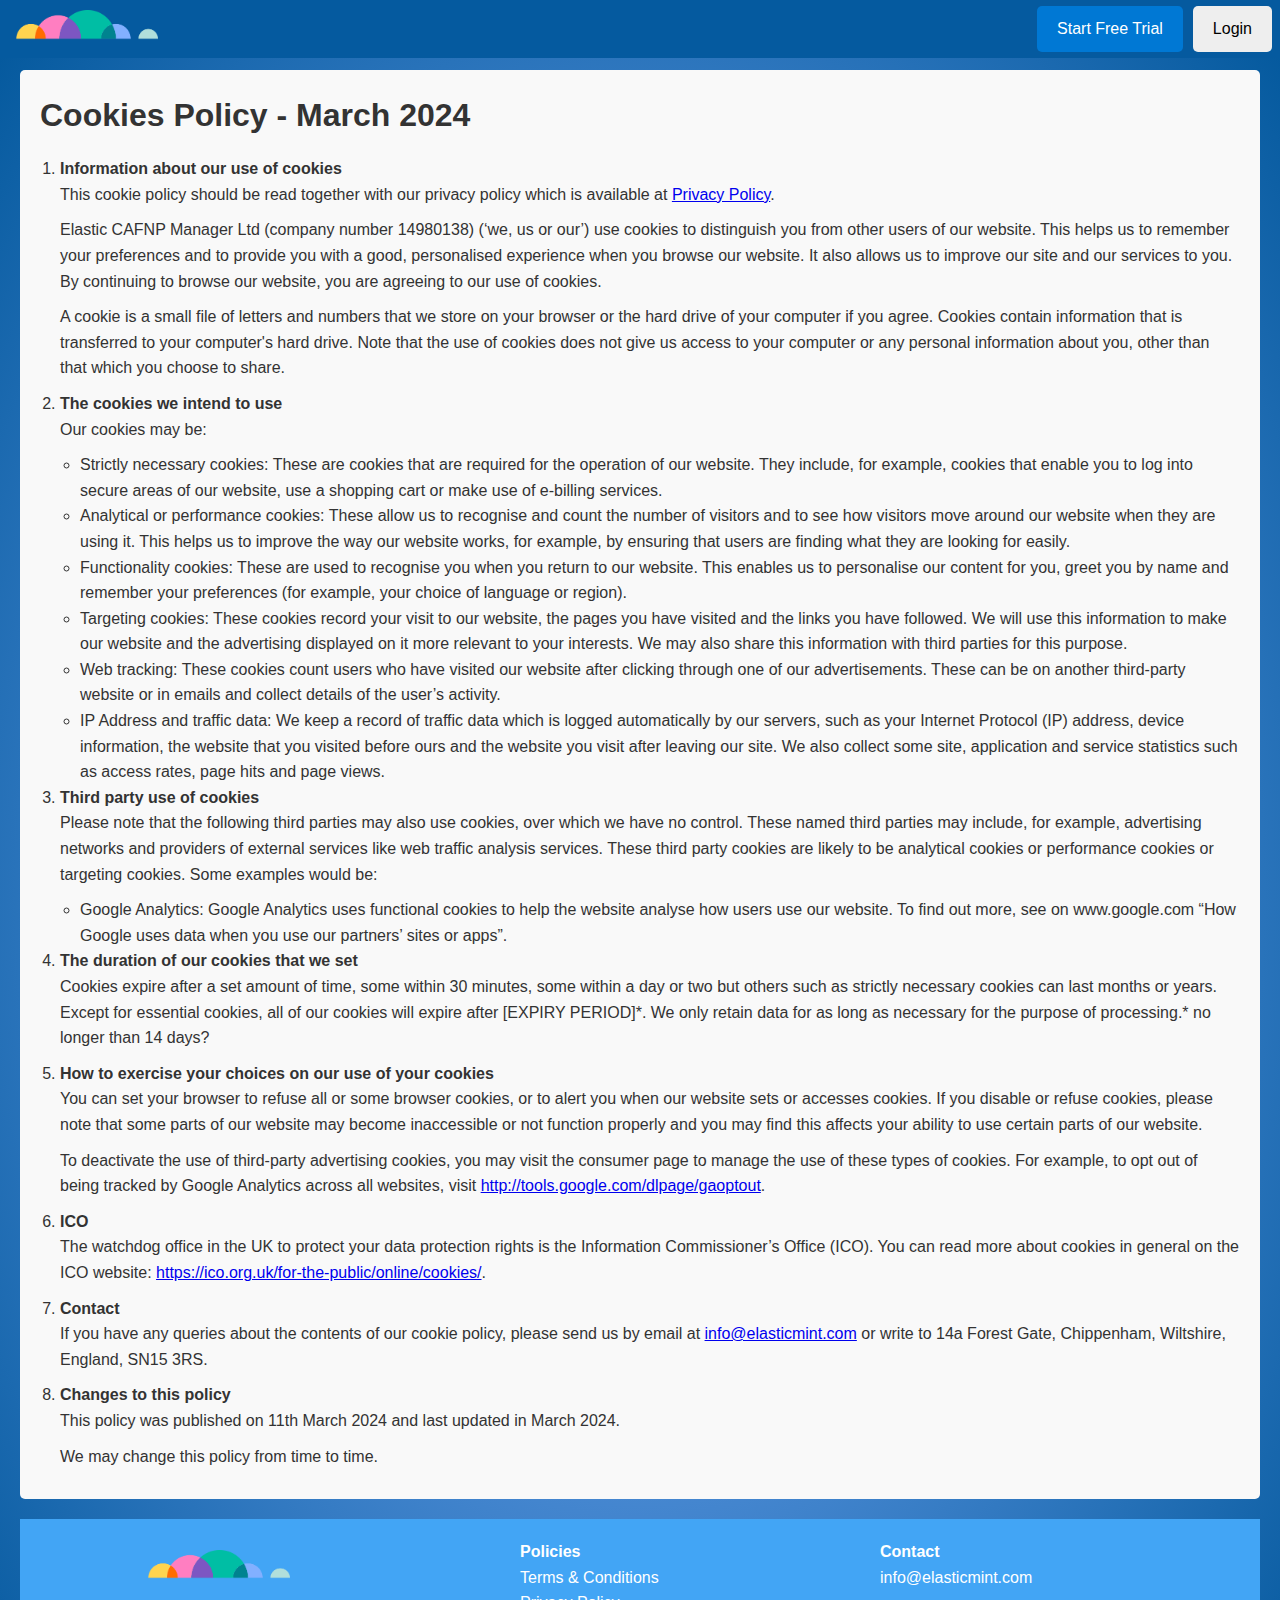
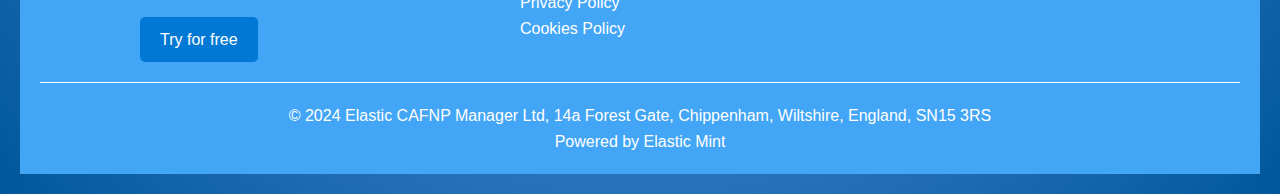
==== cookies.html @ 1a18f94e "transfer from em" ====
<!DOCTYPE html>
<html lang="en">

<head>
    <meta charset="UTF-8">
    <meta name="viewport" content="width=device-width, initial-scale=1.0">
    <title>Charity Manager</title>
    <link rel="icon" type="image/ico" href="favicon.ico">
    <link rel="stylesheet" href="style.css">
</head>

<body class="bg-radiant-blue">
    <div class="nav-menu-container">
        <div class="nav-menu">
            <a href="./index.html">
                <img src="images/logo-w.png" class="nav-menu-logo" />
            </a>
            <div class="nav-spacer"></div>
            <a href="https://app.charitymanager.co.uk/account/register" class="get-started">Start Free Trial</a>
            <a href="https://app.charitymanager.co.uk/user/login" class="login">Login</a>
        </div>
    </div>

    <section class="policy">
        <h2>Cookies Policy - March 2024</h2>
        <ol>
            <li>
                <strong>Information about our use of cookies</strong>
                <p>
                    This cookie policy should be read together with our privacy policy which is available at <a
                        href="./privacy.html">Privacy Policy</a>.
                </p>
                <p>
                    Elastic CAFNP Manager Ltd (company number 14980138) (‘we, us or our’) use cookies to distinguish you
                    from other users of our website. This helps us to remember your preferences and to provide you with
                    a good, personalised experience when you browse our website. It also allows us to improve our site
                    and our services to you. By continuing to browse our website, you are agreeing to our use of
                    cookies.
                </p>
                <p>
                    A cookie is a small file of letters and numbers that we store on your browser or the hard drive of
                    your computer if you agree. Cookies contain information that is transferred to your computer's hard
                    drive. Note that the use of cookies does not give us access to your computer or any personal
                    information about you, other than that which you choose to share.
                </p>
            </li>
            <li>
                <strong>The cookies we intend to use</strong>
                <p>
                    Our cookies may be:
                </p>
                <ul>
                    <li>Strictly necessary cookies: These are cookies that are required for the operation of our
                        website. They include, for example, cookies that enable you to log into secure areas of our
                        website, use a shopping cart or make use of e-billing services. </li>
                    <li>Analytical or performance cookies: These allow us to recognise and count the number of visitors
                        and to see how visitors move around our website when they are using it. This helps us to improve
                        the way our website works, for example, by ensuring that users are finding what they are looking
                        for easily.</li>
                    <li>Functionality cookies: These are used to recognise you when you return to our website. This
                        enables us to personalise our content for you, greet you by name and remember your preferences
                        (for example, your choice of language or region).</li>
                    <li>Targeting cookies: These cookies record your visit to our website, the pages you have visited
                        and the links you have followed. We will use this information to make our website and the
                        advertising displayed on it more relevant to your interests. We may also share this information
                        with third parties for this purpose.</li>
                    <li>Web tracking: These cookies count users who have visited our website after clicking through one
                        of our advertisements. These can be on another third-party website or in emails and collect
                        details of the user’s activity.</li>
                    <li>IP Address and traffic data: We keep a record of traffic data which is logged automatically by
                        our servers, such as your Internet Protocol (IP) address, device information, the website that
                        you visited before ours and the website you visit after leaving our site. We also collect some
                        site, application and service statistics such as access rates, page hits and page views.</li>
                </ul>
            </li>
            <li>
                <strong>Third party use of cookies</strong>
                <p>
                    Please note that the following third parties may also use cookies, over which we have no control.
                    These named third parties may include, for example, advertising networks and providers of external
                    services like web traffic analysis services. These third party cookies are likely to be analytical
                    cookies or performance cookies or targeting cookies. Some examples would be:
                </p>
                <ul>
                    <li>Google Analytics: Google Analytics uses functional cookies to help the website analyse how users
                        use our website. To find out more, see on www.google.com “How Google uses data when you use our
                        partners’ sites or apps”.</li>
                </ul>
            </li>
            <li>
                <strong>The duration of our cookies that we set</strong>
                <p>
                    Cookies expire after a set amount of time, some within 30 minutes, some within a day or two but
                    others such as strictly necessary cookies can last months or years. Except for essential cookies,
                    all of our cookies will expire after [EXPIRY PERIOD]*. We only retain data for as long as necessary
                    for the purpose of processing.* no longer than 14 days?
                </p>
            </li>
            <li>
                <strong>How to exercise your choices on our use of your cookies</strong>
                <p>
                    You can set your browser to refuse all or some browser cookies, or to alert you when our website
                    sets or
                    accesses cookies. If you disable or refuse cookies, please note that some parts of our website may
                    become
                    inaccessible or not function properly and you may find this affects your ability to use certain
                    parts of our
                    website.
                </p>
                <p>
                    To deactivate the use of third-party advertising cookies, you may visit the consumer page to manage
                    the use
                    of these types of cookies. For example, to opt out of being tracked by Google Analytics across all
                    websites,
                    visit <a href="http://tools.google.com/dlpage/gaoptout">http://tools.google.com/dlpage/gaoptout</a>.
                </p>
            </li>
            <li>
                <strong>ICO</strong>
                <p>
                    The watchdog office in the UK to protect your data protection rights is the Information
                    Commissioner’s
                    Office (ICO). You can read more about cookies in general on the ICO website:
                    <a
                        href="https://ico.org.uk/for-the-public/online/cookies/">https://ico.org.uk/for-the-public/online/cookies/</a>.
                </p>
            </li>
            <li>
                <strong>Contact</strong>
                <p>
                    If you have any queries about the contents of our cookie policy, please send us by email at
                    <a href="mailto:info@elasticmint.com">info@elasticmint.com</a> or write to 14a Forest Gate,
                    Chippenham, Wiltshire, England, SN15 3RS.
                </p>
            </li>
            <li>
                <strong>Changes to this policy</strong>
                <p>
                    This policy was published on 11th March 2024 and last updated in March 2024.
                </p>
                <p>
                    We may change this policy from time to time.
                </p>
            </li>
        </ol>

    </section>

    <footer>
        <div class="footer-menu">
            <div class="footer-menu-logo">
                <div>
                <img src="images/logo-w.png" class="nav-menu-logo" />
            </div>
            <div>
                <a href="https://www.charitymanager.co.uk/account/register" class="get-started mt-20">Try for free</a>
            </div>
            </div>
            <div class="footer-menu-section">
                <div class="footer-menu-list">
                    <div><strong>Policies</strong></div>
                    <div><a href="./terms.html">Terms & Conditions</a></div>
                    <div><a href="./privacy.html">Privacy Policy</a></div>
                    <div><a href="./cookies.html">Cookies Policy</a></div>
                </div>
                <div class="footer-menu-list">
                    <div><strong>Contact</strong></div>
                    <div><a href="mailto:info@elasticmint.com">info@elasticmint.com</a></div>
                </div>
            </div>
        </div>
        <div class="footer-em">
            <p>&copy; 2024 Elastic CAFNP Manager Ltd, 14a Forest Gate, Chippenham, Wiltshire, England, SN15 3RS</p>
            <p>Powered by <a href="https://www.elasticmint.com">Elastic Mint</a></p>
        </div>
    </footer>
</body>

</html>
---- style.css ----
* {
  margin: 0;
  padding: 0;
  box-sizing: border-box;
  font-family: "Segoe UI", Tahoma, Geneva, Verdana, sans-serif;
}

:root {
  --main-bg-color: #f4f4f4;
  --section-bg-color: #f9f9f9;
  --text-color: #333;
  --primary-color: #0078d4;
  --primary-color-hover: #0056a3;
  --font-stack: "Segoe UI", Tahoma, Geneva, Verdana, sans-serif;
  --font-size-large: 2.5em;
  --font-size-medium: 1.5em;
  --font-size-small: 1em;
  --base-200: #eeeeee;
  --base-200-hover: #bdbdbd;
}

body {
  line-height: 1.6;
  color: var(--text-color);
  padding: 20px;
  background-color: var(--main-bg-color);
}

header {
  display: flex;
  flex-direction: column;
  color: var(--text-color);
  text-align: center;
  align-items: center;
  justify-content: space-between;
  padding: 30px 10px 15px;
  padding-top: 50px;
}

section {
  margin: 20px 0;
  padding: 20px;
  background-color: var(--section-bg-color);
  text-align: center;
  border-radius: 5px;
}

.logo {
  display: flex;
  flex-direction: column;
  width: 100%;
  padding-top: 12%;
  background-image: url("./images/cm-logo-large.png");
  background-position: bottom;
  background-size: 60%;
  background-repeat: no-repeat;
}

h1 {
  margin: 0 0 15px;
  font-size: 3em;
}

h2 {
  margin: 0 0 15px;
  font-size: 2em;
}

h3 {
  font-size: 1.5em;
  color: #0b2e4b;
}

a.get-started {
  display: inline-block;
  padding: 10px 20px;
  background-color: var(--primary-color);
  color: white;
  text-decoration: none;
  border-radius: 5px;
  transition: background-color 0.3s;
  font-weight: 500;
}

a.get-started:hover {
  background-color: var(--primary-color-hover);
  text-decoration: none;
}

a.login {
  display: inline-block;
  padding: 10px 20px;
  background-color: var(--base-200);
  color: black;
  text-decoration: none;
  border-radius: 5px;
  transition: background-color 0.3s;
  font-weight: 500;
  margin-left: 10px;
}

a.login:hover {
  background-color: var(--base-200-hover);
  text-decoration: none;
}

.plan {
  background: #e3f2fd;
  border: 1px solid #90caf9;
  padding: 20px;
  margin-bottom: 20px;
}

footer {
  background: #42a5f5;
  color: #fff;
  text-align: center;
  padding: 20px;
  bottom: 0;
  width: 100%;
}

footer a {
  color: #fff;
  text-decoration: none;
}

footer a:hover {
  color: #fff;
  text-decoration: underline;
}

#features h2 {
  margin-bottom: 1em;
}

.feature-list {
  gap: 20px;
  justify-items: center;
  align-items: start;
}

.feature-list article {
  display: flex;
  align-items: center;
  width: 100%;
  max-width: 400px;
  background-color: #fff;
  border: 1px solid #ddd;
  border-radius: 5px;
  padding: 20px;
  box-shadow: 0 2px 4px rgba(0, 0, 0, 0.1);
  transition: transform 0.3s ease-in-out;
}

.feature-list article:hover {
  transform: translateY(-1px);
  box-shadow: 0 4px 8px rgba(0, 0, 0, 0.2);
}

.feature-list article div {
  display: flex;
  flex-direction: column;
}

.feature-list article div h3 {
  text-align: left;
  margin-left: 0.5em;
}

.feature-list .feature-icon {
  width: 50px;
  height: 50px;
  color: var(--primary-color);
  margin-bottom: 0.5em;
  flex-shrink: 0;
}

.feature-list p {
  font-size: 1em;
  color: #666;
  line-height: 1.3;
  margin-left: 1em;
  text-wrap: balance;
  text-align: left;
}

.feature-list,
.pricing-plans,
.faq {
  display: flex;
  justify-content: space-around;
  flex-wrap: wrap;
}

.feature-list .feature,
.pricing-plans .plan,
.faq .question {
  flex-basis: calc(33% - 20px);
  margin: 10px;
  padding: 20px;
  box-shadow: 0 0 10px rgba(0, 0, 0, 0.1);
}

.plan {
  background: #fff;
  border-radius: 8px;
  box-shadow: 0 4px 6px rgba(0, 0, 0, 0.1);
  padding: 20px;
  width: calc(33.333% - 30px);
  display: flex;
  flex-basis: 45%;
  flex-direction: column;
  align-items: center;
  justify-content: space-between;
  transition: box-shadow 0.3s ease, transform 0.3s ease;
  box-shadow: 0 4px 8px rgba(0, 0, 0, 0.1);
}

.plan:hover {
  transform: scale(1.01);
  box-shadow: 0 10px 20px rgba(0, 0, 0, 0.1);
}

.plan-features {
  list-style: none;
  padding: 0;
  margin: 20px 0;
  width: 100%;
}

.plan-features ul li ul li {
  border-bottom: 1px solid #ececec;
  padding: 10px 0;
  margin-bottom: 10px;
}

.plan-feature-second-list-item {
  margin-top: 20px;
}


.lift {
  transition: box-shadow 0.3s ease, transform 0.3s ease;
  box-shadow: 0 4px 8px rgba(0, 0, 0, 0.1);
}

.lift:hover {
  transform: scale(1.01);
  box-shadow: 0 10px 20px rgba(0, 0, 0, 0.1);
}

#pricing h2 {
  align-items: center;
}

.pricing-plans {
  display: flex;
  justify-content: center;
  align-items: flex-start;
  flex-wrap: wrap;
  gap: 30px;
  margin-top: 20px;
}

.pricing-plans .plan ul li {
  text-align: left;
  list-style: none;
}

.pricing-plans .plan ul li ul {
  padding-left: 20px;
}

#faq {
  display: flex;
  flex-direction: column;
  align-items: center;
  margin-top: 20px;
}

#faq dl {
  margin: 0;
}

#faq dt {
  font-weight: bold;
  font-size: 1.1em;
  margin-top: 20px;
  text-align: left;
  text-decoration: underline;
}

#faq dd {
  margin-left: 20px;
  font-size: 1em;
  text-align: left;
  margin-bottom: 10px;
  max-width: 700px;
  text-wrap: wrap;
  line-height: 24px;
  letter-spacing: 0em;
}

.ready {
  width: 100%;
}

.bg-radiant-blue {
  background: radial-gradient(#82b1ff, #01579b);
  background-size: cover;
}

.text-white {
  color: white;
}

.nav-menu-container {
  position: fixed;
  top: 0;
  right: 0;
  left: 0;
  width: 100%;
  display: flex;
  flex-direction: column;
  flex-shrink: 0;
  background-color: #055a9f;
  z-index: 9999;
}

.nav-menu {
  padding-left: 0.5rem;
  padding-right: 0.5rem;
  display: flex;
  position: relative;
  align-items: center;
}

.nav-menu-logo {
  width: 150px;
  object-fit: scale-down;
  object-position: left;
  height: 50px;
  padding-left: 0.5rem;
}

.nav-spacer {
  flex-grow: 1 !important;
}

.mt-20 {
  margin-top: 20px;
}

.policy {
  margin-top: 50px;
  text-align: left;
}

.policy>ol {
  padding-left: 20px;
}

.policy>ol ul {
  padding-left: 20px
}

.footer-menu {
  display: flex;
  flex-wrap: wrap;
  border-bottom: 1px solid white;
  padding-bottom: 20px;
}

.footer-menu-logo {
  float: left;
  width: 40%;
  text-align: left;
  padding-left: 100px;
}

.footer-menu-section {
  float: left;
  width: 60%;
  text-align: left;
}

.footer-menu-list {
  float: left;
  width: 50%;
}

.footer-em {
  padding-top: 20px;
}

.policy p {
  padding-bottom: 10px;
}

table.personal-data, table.terms-appendix-table {
  display: table;
  border: 1px solid black;
  border-collapse: collapse;
}

table.personal-data td, table.terms-appendix-table td {
  border: 1px solid black;
  padding: 5px;
  vertical-align: top;
}

table.personal-data th, table.terms-appendix-table th {
  border: 1px solid black;
  font-weight: bold;
  padding: 5px;
}

table.personal-data ol {
  list-style-type: lower-alpha;
  margin-left: 16px;
}

#benefits {
  text-align: left;
}

#benefits div {
  text-align: center;
}

#benefits dl {
  margin: 0;
}

#benefits dt {
  font-weight: bold;
  font-size: 15px;
  text-align: left;
}

#benefits dd {
  margin-left: 20px;
  font-size: 1em;
  text-align: left;
  margin-bottom: 10px;
  line-height: 24px;
  ;
  text-wrap: wrap;
}

.feature-section, .about-section {
  margin: 20px;
  border-bottom: 0.5px solid rgb(146, 146, 146);
  padding-bottom: 10px;
}

.feature-header {
  text-align: left;
  padding-bottom: 5px;
}

.feature-text, .about-text {
  text-align: left;
  line-height: 24px;
  letter-spacing: 0em;
}

.about-text-name {
  text-align: right;
}


@media (max-width: 1800px) {
  .feature-list article {
    margin: 0 100px;
  }
}

@media (max-width: 1576px) {
  .feature-list article {
    margin: 0 40px;
  }
}

@media (max-width: 1440px) {
  .feature-list article {
    margin: 0 20px;
  }
}

@media (max-width: 1024px) {
  .plan {
    width: calc(50% - 30px);
  }

  .feature-list article {
    margin: 0;
  }
}

@media (max-width: 600px) {

  .feature-list .feature,
  .pricing-plans .plan,
  .faq .question {
    flex-basis: 100%;
  }

  .footer-menu-logo {
    width: 100%;
  }

  .nav-menu {
    display: inline;
  }

  header {
    padding-top: 100px;
  }
}

@media (max-width: 768px) {
  .feature-list {
    grid-template-columns: 1fr;
  }

  .pricing-plans {
    flex-direction: column;
    align-items: center;
  }

  .plan {
    width: 80%;
    margin-bottom: 20px;
  }

  #faq {
    padding: 10px;
  }

  #faq dt {
    margin-top: 15px;
  }

  #faq dd {
    margin-left: 10px;
  }
}

ol {
  counter-reset: item;
}

ol > li {
  counter-increment: item;
}

ol ol > li {
  display: block;
  margin-left:30px;
}

ol ol > li:before {
  content: counters(item, ".") ". ";
  margin-left: -30px;
}

ul.no-marker-list {
  list-style-type: none;
}
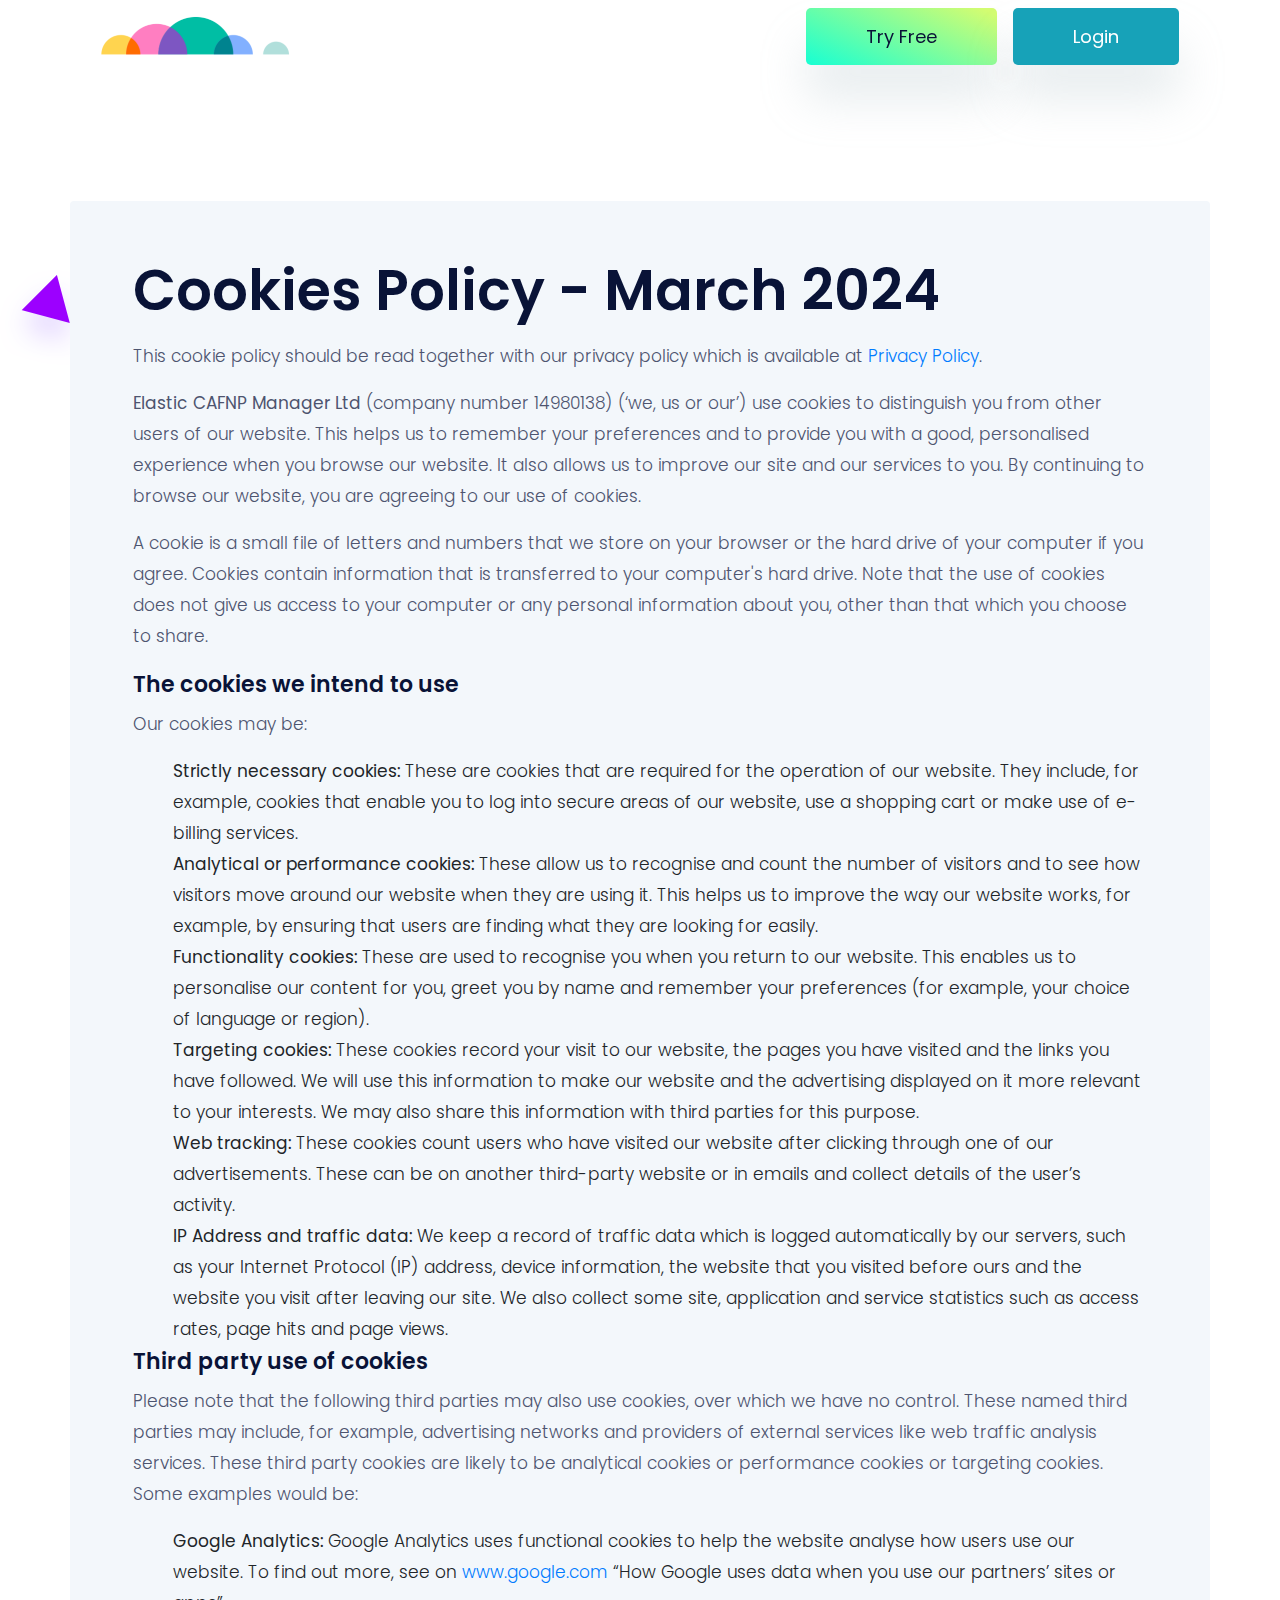
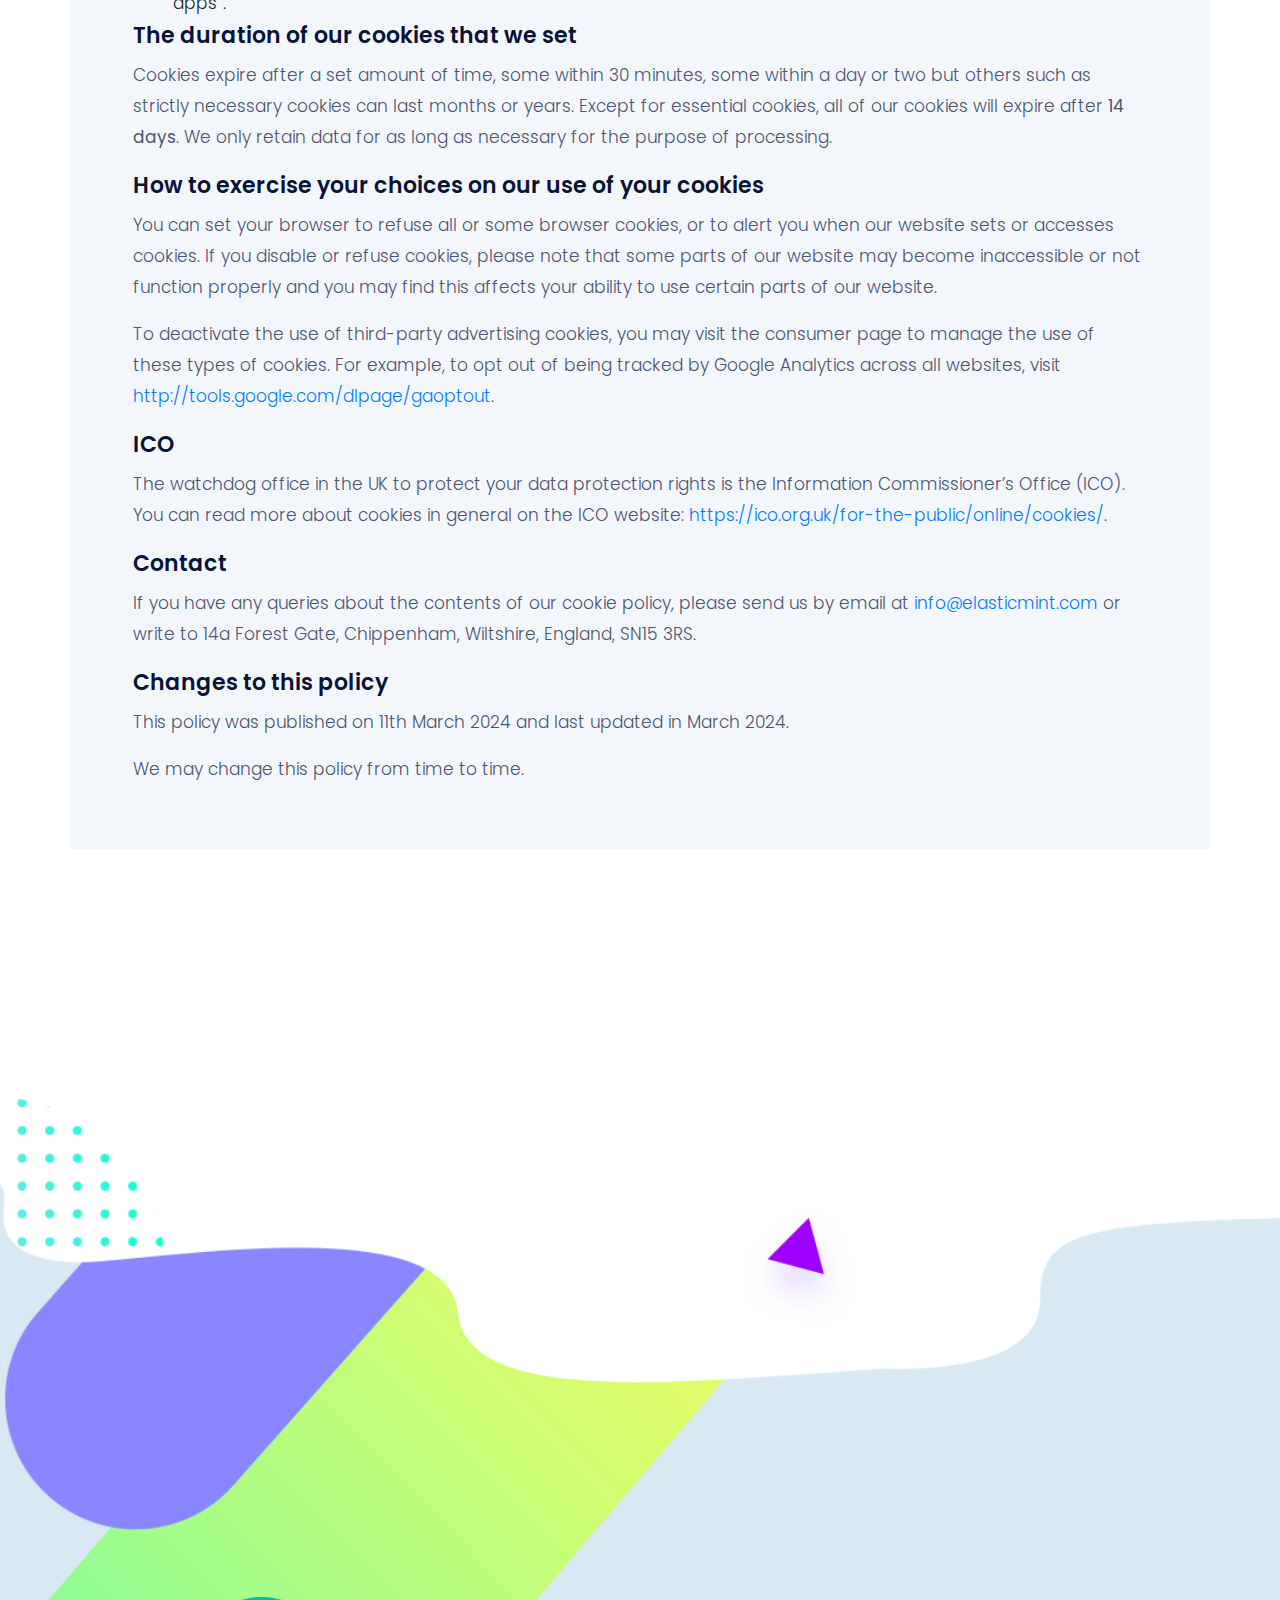
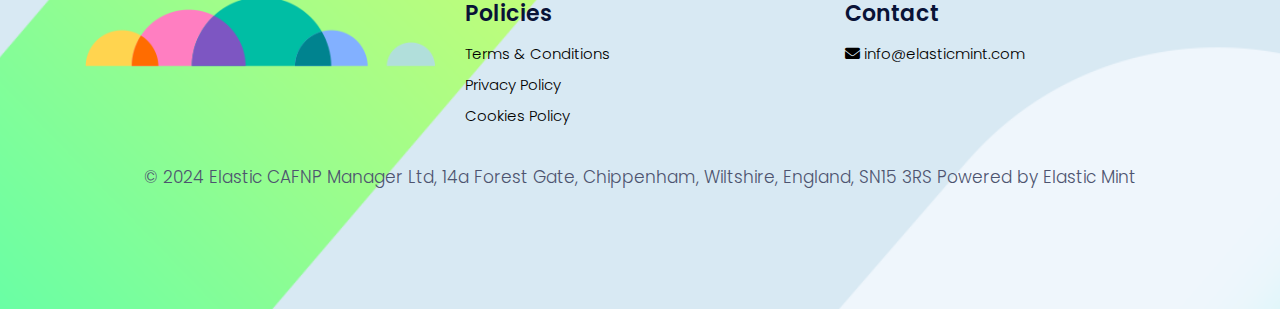
==== commit c75782df: "Updated styling" ====
--- a/cookies.html
+++ b/cookies.html
@@ -1,179 +1,280 @@
 <!DOCTYPE html>
-<html lang="en">
+<html lang="zxx">
 
 <head>
-    <meta charset="UTF-8">
-    <meta name="viewport" content="width=device-width, initial-scale=1.0">
-    <title>Charity Manager</title>
+  <meta charset="utf-8">
+  <title>Charity Manager CRM</title>
+
+  <head>
+    <link rel="stylesheet" href="https://cdnjs.cloudflare.com/ajax/libs/font-awesome/6.0.0-beta3/css/all.min.css">
     <link rel="icon" type="image/ico" href="favicon.ico">
-    <link rel="stylesheet" href="style.css">
+  </head>
+
+  <!-- mobile responsive meta -->
+  <meta name="viewport" content="width=device-width, initial-scale=1">
+  <meta name="viewport" content="width=device-width, initial-scale=1, maximum-scale=1">
+
+  <!-- ** Plugins Needed for the Project ** -->
+  <!-- Bootstrap -->
+  <link rel="stylesheet" href="plugins/bootstrap/bootstrap.min.css">
+  <!-- themefy-icon -->
+  <link rel="stylesheet" href="plugins/themify-icons/themify-icons.css">
+  <!-- slick slider -->
+  <link rel="stylesheet" href="plugins/slick/slick.css">
+  <!-- venobox popup -->
+  <link rel="stylesheet" href="plugins/Venobox/venobox.css">
+  <!-- aos -->
+  <link rel="stylesheet" href="plugins/aos/aos.css">
+
+  <!-- Main Stylesheet -->
+  <link href="css/style.css" rel="stylesheet">
+
+  <!--Favicon-->
+  <link rel="shortcut icon" href="images/favicon.ico" type="image/x-icon">
+  <link rel="icon" href="images/favicon.ico" type="image/x-icon">
+  <style>
+    .pricing-table ul {
+      list-style-type: none;
+      padding: 0;
+
+    }
+
+    .pricing-table ul li {
+      position: relative;
+      padding-left: 25px;
+      float: left;
+      margin-bottom: 10px;
+    }
+
+    .pricing-table ul li:before {
+      content: "\f058";
+      /* FontAwesome check-circle icon */
+      font-family: "Font Awesome 5 Free";
+      font-weight: 900;
+      position: absolute;
+      left: 0;
+      color: green;
+    }
+
+    .faq-container {
+      max-width: 800px;
+      margin: 0 auto;
+      padding: 20px;
+    }
+
+    .faq-question {
+      background: #f7f7f7;
+      padding: 15px;
+      cursor: pointer;
+      border: 1px solid #ddd;
+      margin-bottom: 5px;
+      display: flex;
+      justify-content: space-between;
+      align-items: center;
+    }
+
+    .faq-answer {
+      display: none;
+      padding: 15px;
+      border: 1px solid #ddd;
+      border-top: none;
+    }
+
+    .faq-question.active .fas {
+      transform: rotate(180deg);
+    }
+  </style>
 </head>
 
-<body class="bg-radiant-blue">
-    <div class="nav-menu-container">
-        <div class="nav-menu">
-            <a href="./index.html">
-                <img src="images/logo-w.png" class="nav-menu-logo" />
-            </a>
-            <div class="nav-spacer"></div>
-            <a href="https://app.charitymanager.co.uk/account/register" class="get-started">Start Free Trial</a>
-            <a href="https://app.charitymanager.co.uk/user/login" class="login">Login</a>
-        </div>
-    </div>
-
-    <section class="policy">
-        <h2>Cookies Policy - March 2024</h2>
-        <ol>
-            <li>
-                <strong>Information about our use of cookies</strong>
-                <p>
-                    This cookie policy should be read together with our privacy policy which is available at <a
-                        href="./privacy.html">Privacy Policy</a>.
-                </p>
-                <p>
-                    Elastic CAFNP Manager Ltd (company number 14980138) (‘we, us or our’) use cookies to distinguish you
-                    from other users of our website. This helps us to remember your preferences and to provide you with
-                    a good, personalised experience when you browse our website. It also allows us to improve our site
-                    and our services to you. By continuing to browse our website, you are agreeing to our use of
-                    cookies.
-                </p>
-                <p>
-                    A cookie is a small file of letters and numbers that we store on your browser or the hard drive of
-                    your computer if you agree. Cookies contain information that is transferred to your computer's hard
-                    drive. Note that the use of cookies does not give us access to your computer or any personal
-                    information about you, other than that which you choose to share.
-                </p>
-            </li>
-            <li>
-                <strong>The cookies we intend to use</strong>
-                <p>
-                    Our cookies may be:
-                </p>
-                <ul>
-                    <li>Strictly necessary cookies: These are cookies that are required for the operation of our
-                        website. They include, for example, cookies that enable you to log into secure areas of our
-                        website, use a shopping cart or make use of e-billing services. </li>
-                    <li>Analytical or performance cookies: These allow us to recognise and count the number of visitors
-                        and to see how visitors move around our website when they are using it. This helps us to improve
-                        the way our website works, for example, by ensuring that users are finding what they are looking
-                        for easily.</li>
-                    <li>Functionality cookies: These are used to recognise you when you return to our website. This
-                        enables us to personalise our content for you, greet you by name and remember your preferences
-                        (for example, your choice of language or region).</li>
-                    <li>Targeting cookies: These cookies record your visit to our website, the pages you have visited
-                        and the links you have followed. We will use this information to make our website and the
-                        advertising displayed on it more relevant to your interests. We may also share this information
-                        with third parties for this purpose.</li>
-                    <li>Web tracking: These cookies count users who have visited our website after clicking through one
-                        of our advertisements. These can be on another third-party website or in emails and collect
-                        details of the user’s activity.</li>
-                    <li>IP Address and traffic data: We keep a record of traffic data which is logged automatically by
-                        our servers, such as your Internet Protocol (IP) address, device information, the website that
-                        you visited before ours and the website you visit after leaving our site. We also collect some
-                        site, application and service statistics such as access rates, page hits and page views.</li>
-                </ul>
-            </li>
-            <li>
-                <strong>Third party use of cookies</strong>
-                <p>
-                    Please note that the following third parties may also use cookies, over which we have no control.
-                    These named third parties may include, for example, advertising networks and providers of external
-                    services like web traffic analysis services. These third party cookies are likely to be analytical
-                    cookies or performance cookies or targeting cookies. Some examples would be:
-                </p>
-                <ul>
-                    <li>Google Analytics: Google Analytics uses functional cookies to help the website analyse how users
-                        use our website. To find out more, see on www.google.com “How Google uses data when you use our
-                        partners’ sites or apps”.</li>
-                </ul>
-            </li>
-            <li>
-                <strong>The duration of our cookies that we set</strong>
-                <p>
-                    Cookies expire after a set amount of time, some within 30 minutes, some within a day or two but
-                    others such as strictly necessary cookies can last months or years. Except for essential cookies,
-                    all of our cookies will expire after [EXPIRY PERIOD]*. We only retain data for as long as necessary
-                    for the purpose of processing.* no longer than 14 days?
-                </p>
-            </li>
-            <li>
-                <strong>How to exercise your choices on our use of your cookies</strong>
-                <p>
-                    You can set your browser to refuse all or some browser cookies, or to alert you when our website
-                    sets or
-                    accesses cookies. If you disable or refuse cookies, please note that some parts of our website may
-                    become
-                    inaccessible or not function properly and you may find this affects your ability to use certain
-                    parts of our
-                    website.
-                </p>
-                <p>
-                    To deactivate the use of third-party advertising cookies, you may visit the consumer page to manage
-                    the use
-                    of these types of cookies. For example, to opt out of being tracked by Google Analytics across all
-                    websites,
-                    visit <a href="http://tools.google.com/dlpage/gaoptout">http://tools.google.com/dlpage/gaoptout</a>.
-                </p>
-            </li>
-            <li>
-                <strong>ICO</strong>
-                <p>
-                    The watchdog office in the UK to protect your data protection rights is the Information
-                    Commissioner’s
-                    Office (ICO). You can read more about cookies in general on the ICO website:
-                    <a
-                        href="https://ico.org.uk/for-the-public/online/cookies/">https://ico.org.uk/for-the-public/online/cookies/</a>.
-                </p>
-            </li>
-            <li>
-                <strong>Contact</strong>
-                <p>
-                    If you have any queries about the contents of our cookie policy, please send us by email at
-                    <a href="mailto:info@elasticmint.com">info@elasticmint.com</a> or write to 14a Forest Gate,
-                    Chippenham, Wiltshire, England, SN15 3RS.
-                </p>
-            </li>
-            <li>
-                <strong>Changes to this policy</strong>
-                <p>
-                    This policy was published on 11th March 2024 and last updated in March 2024.
-                </p>
-                <p>
-                    We may change this policy from time to time.
-                </p>
-            </li>
-        </ol>
-
-    </section>
-
-    <footer>
-        <div class="footer-menu">
-            <div class="footer-menu-logo">
-                <div>
-                <img src="images/logo-w.png" class="nav-menu-logo" />
-            </div>
-            <div>
-                <a href="https://www.charitymanager.co.uk/account/register" class="get-started mt-20">Try for free</a>
-            </div>
-            </div>
-            <div class="footer-menu-section">
-                <div class="footer-menu-list">
-                    <div><strong>Policies</strong></div>
-                    <div><a href="./terms.html">Terms & Conditions</a></div>
-                    <div><a href="./privacy.html">Privacy Policy</a></div>
-                    <div><a href="./cookies.html">Cookies Policy</a></div>
-                </div>
-                <div class="footer-menu-list">
-                    <div><strong>Contact</strong></div>
-                    <div><a href="mailto:info@elasticmint.com">info@elasticmint.com</a></div>
-                </div>
-            </div>
-        </div>
-        <div class="footer-em">
-            <p>&copy; 2024 Elastic CAFNP Manager Ltd, 14a Forest Gate, Chippenham, Wiltshire, England, SN15 3RS</p>
-            <p>Powered by <a href="https://www.elasticmint.com">Elastic Mint</a></p>
-        </div>
-    </footer>
+<body>
+
+
+  <!-- navigation -->
+  <section class="fixed-top navigation">
+    <div class="container">
+      <nav class="navbar navbar-expand-lg navbar-light">
+        <a class="navbar-brand" href="index.html"><img src="images/logo-w.png" style="width:50%" alt="logo"></a>
+        <button class="navbar-toggler border-0" type="button" data-toggle="collapse" data-target="#navbar"
+          aria-controls="navbar" aria-expanded="false" aria-label="Toggle navigation">
+          <span class="navbar-toggler-icon"></span>
+        </button>
+        <!-- navbar -->
+        <div class="collapse navbar-collapse text-center" id="navbar">
+          <ul class="navbar-nav ml-auto">
+
+
+
+          </ul>
+          <a href="register.html" class="btn btn-primary ml-lg-3 primary-shadow">Try Free</a>
+          <a href="login.html" class="btn btn-info ml-lg-3 primary-shadow">Login</a>
+        </div>
+      </nav>
+    </div>
+  </section>
+  <!-- /navigation -->
+  <!-- Singup -->
+  <section class="section-lg contact">
+    <div class="container">
+      <div class="row">
+        <div class="col-lg-12 text-center">
+
+        </div>
+      </div>
+      <div class="row contact-bg p-5 rounded mb-5">
+        <div class="col-lg-12  mb-4 mb-lg-0">
+
+
+
+          <body>
+            <h1>Cookies Policy - March 2024</h1>
+            <p>This cookie policy should be read together with our privacy policy which is available at <a
+                href="privacy.html">Privacy Policy</a>.</p>
+
+            <p><strong>Elastic CAFNP Manager Ltd</strong> (company number 14980138) (‘we, us or our’) use cookies to
+              distinguish you from other users of our website. This helps us to remember your preferences and to provide
+              you with a good, personalised experience when you browse our website. It also allows us to improve our
+              site and our services to you. By continuing to browse our website, you are agreeing to our use of cookies.
+            </p>
+
+            <p>A cookie is a small file of letters and numbers that we store on your browser or the hard drive of your
+              computer if you agree. Cookies contain information that is transferred to your computer's hard drive. Note
+              that the use of cookies does not give us access to your computer or any personal information about you,
+              other than that which you choose to share.</p>
+
+            <h4>The cookies we intend to use</h4>
+            <p>Our cookies may be:</p>
+            <ul>
+              <li><strong>Strictly necessary cookies:</strong> These are cookies that are required for the operation of
+                our website. They include, for example, cookies that enable you to log into secure areas of our website,
+                use a shopping cart or make use of e-billing services.</li>
+              <li><strong>Analytical or performance cookies:</strong> These allow us to recognise and count the number
+                of visitors and to see how visitors move around our website when they are using it. This helps us to
+                improve the way our website works, for example, by ensuring that users are finding what they are looking
+                for easily.</li>
+              <li><strong>Functionality cookies:</strong> These are used to recognise you when you return to our
+                website. This enables us to personalise our content for you, greet you by name and remember your
+                preferences (for example, your choice of language or region).</li>
+              <li><strong>Targeting cookies:</strong> These cookies record your visit to our website, the pages you have
+                visited and the links you have followed. We will use this information to make our website and the
+                advertising displayed on it more relevant to your interests. We may also share this information with
+                third parties for this purpose.</li>
+              <li><strong>Web tracking:</strong> These cookies count users who have visited our website after clicking
+                through one of our advertisements. These can be on another third-party website or in emails and collect
+                details of the user’s activity.</li>
+              <li><strong>IP Address and traffic data:</strong> We keep a record of traffic data which is logged
+                automatically by our servers, such as your Internet Protocol (IP) address, device information, the
+                website that you visited before ours and the website you visit after leaving our site. We also collect
+                some site, application and service statistics such as access rates, page hits and page views.</li>
+            </ul>
+
+            <h4>Third party use of cookies</h4>
+            <p>Please note that the following third parties may also use cookies, over which we have no control. These
+              named third parties may include, for example, advertising networks and providers of external services like
+              web traffic analysis services. These third party cookies are likely to be analytical cookies or
+              performance cookies or targeting cookies. Some examples would be:</p>
+            <ul>
+              <li><strong>Google Analytics:</strong> Google Analytics uses functional cookies to help the website
+                analyse how users use our website. To find out more, see on <a href="https://www.google.com"
+                  target="_blank">www.google.com</a> “How Google uses data when you use our partners’ sites or apps”.
+              </li>
+            </ul>
+
+            <h4>The duration of our cookies that we set</h4>
+            <p>Cookies expire after a set amount of time, some within 30 minutes, some within a day or two but others
+              such as strictly necessary cookies can last months or years. Except for essential cookies, all of our
+              cookies will expire after <strong>14 days</strong>. We only retain data for as long as necessary for the
+              purpose of processing.</p>
+
+            <h4>How to exercise your choices on our use of your cookies</h4>
+            <p>You can set your browser to refuse all or some browser cookies, or to alert you when our website sets or
+              accesses cookies. If you disable or refuse cookies, please note that some parts of our website may become
+              inaccessible or not function properly and you may find this affects your ability to use certain parts of
+              our website.</p>
+            <p>To deactivate the use of third-party advertising cookies, you may visit the consumer page to manage the
+              use of these types of cookies. For example, to opt out of being tracked by Google Analytics across all
+              websites, visit <a href="http://tools.google.com/dlpage/gaoptout"
+                target="_blank">http://tools.google.com/dlpage/gaoptout</a>.</p>
+
+            <h4>ICO</h4>
+            <p>The watchdog office in the UK to protect your data protection rights is the Information Commissioner’s
+              Office (ICO). You can read more about cookies in general on the ICO website: <a
+                href="https://ico.org.uk/for-the-public/online/cookies/"
+                target="_blank">https://ico.org.uk/for-the-public/online/cookies/</a>.</p>
+
+            <h4>Contact</h4>
+            <p>If you have any queries about the contents of our cookie policy, please send us by email at <a
+                href="mailto:info@elasticmint.com">info@elasticmint.com</a> or write to 14a Forest Gate, Chippenham,
+              Wiltshire, England, SN15 3RS.</p>
+
+            <h4>Changes to this policy</h4>
+            <p>This policy was published on 11th March 2024 and last updated in March 2024.</p>
+            <p>We may change this policy from time to time.</p>
+        </div>
+
+      </div>
+
+    </div>
+    <!-- background shapes -->
+    <img class="contact-bg-1 up-down-animation" src="images/background-shape/feature-bg-2.png" alt="background-shape">
+    <img class="contact-bg-2 left-right-animation" src="images/background-shape/green-half-cycle.png"
+      alt="background-shape">
+    <img class="contact-bg-3 up-down-animation" src="images/background-shape/green-dot.png" alt="background-shape">
+    <img class="contact-bg-4 left-right-animation" src="images/background-shape/service-half-cycle.png"
+      alt="background-shape">
+    <img class="contact-bg-5 up-down-animation" src="images/background-shape/feature-bg-2.png" alt="background-shape">
+  </section>
+  <!-- /signup -->
+
+  <!-- footer -->
+  <footer class="footer-section footer" style="background-image: url(images/backgrounds/footer-bg.png);">
+    <div class="container">
+      <div class="row">
+        <!-- Logo Column -->
+        <div class="col-lg-4 text-center text-lg-left mb-4 mb-lg-0">
+          <a href="index.html">
+            <img class="img-fluid" src="images/logo-w.png" alt="logo">
+          </a>
+        </div>
+        <!-- Policies Column -->
+        <div class="col-lg-4 text-center text-lg-left mb-4 mb-lg-0">
+          <h4>Policies</h4>
+          <ul style="list-style: none; padding: 0;">
+            <li><a style="color:black;font-size:15px;" href="terms.html">Terms & Conditions</a></li>
+            <li><a style="color:black;font-size:15px;" href="privacy.html">Privacy Policy</a></li>
+            <li><a style="color:black;font-size:15px;" href="cookies.html">Cookies Policy</a></li>
+          </ul>
+        </div>
+        <!-- Contact Column -->
+        <div class="col-lg-4 text-center text-lg-left mb-4 mb-lg-0">
+          <h4>Contact</h4>
+          <p><a style="color:black;font-size:15px;" href="mailto:info@elasticmint.com"> <i class="fa fa-envelope"></i>
+              info@elasticmint.com</a></p>
+        </div>
+      </div>
+    </div>
+    <div> <br>
+      <center>
+        <p>© 2024 Elastic CAFNP Manager Ltd, 14a Forest Gate, Chippenham, Wiltshire, England, SN15 3RS
+          Powered by Elastic Mint</p>
+      </center>
+    </div>
+  </footer>
+  <!-- /footer -->
+
+
+  <!-- jQuery -->
+  <script src="plugins/jQuery/jquery.min.js"></script>
+  <!-- Bootstrap JS -->
+  <script src="plugins/bootstrap/bootstrap.min.js"></script>
+  <!-- slick slider -->
+  <script src="plugins/slick/slick.min.js"></script>
+  <!-- venobox -->
+  <script src="plugins/Venobox/venobox.min.js"></script>
+  <!-- aos -->
+  <script src="plugins/aos/aos.js"></script>
+  <!-- Main Script -->
+  <script src="js/script.js"></script>
+
 </body>
 
 </html>--- a/plugins/themify-icons/themify-icons.css
+++ b/plugins/themify-icons/themify-icons.css
@@ -0,0 +1,1433 @@
+@font-face {
+  font-family: 'themify';
+  src: url('fonts/themify.eot?-fvbane');
+  src: url('fonts/themify.eot?#iefix-fvbane') format('embedded-opentype'),
+  url('fonts/themify.woff?-fvbane') format('woff'),
+  url('fonts/themify.ttf?-fvbane') format('truetype'),
+  url('fonts/themify.svg?-fvbane#themify') format('svg');
+  font-weight: normal;
+  font-style: normal;
+}
+
+[class^="ti-"],
+[class*=" ti-"] {
+  font-family: 'themify';
+  speak: none;
+  font-style: normal;
+  font-weight: normal;
+  font-variant: normal;
+  text-transform: none;
+  line-height: 1;
+
+  /* Better Font Rendering =========== */
+  -webkit-font-smoothing: antialiased;
+  -moz-osx-font-smoothing: grayscale;
+}
+
+.ti-wand:before {
+  content: "\e600";
+}
+
+.ti-volume:before {
+  content: "\e601";
+}
+
+.ti-user:before {
+  content: "\e602";
+}
+
+.ti-unlock:before {
+  content: "\e603";
+}
+
+.ti-unlink:before {
+  content: "\e604";
+}
+
+.ti-trash:before {
+  content: "\e605";
+}
+
+.ti-thought:before {
+  content: "\e606";
+}
+
+.ti-target:before {
+  content: "\e607";
+}
+
+.ti-tag:before {
+  content: "\e608";
+}
+
+.ti-tablet:before {
+  content: "\e609";
+}
+
+.ti-star:before {
+  content: "\e60a";
+}
+
+.ti-spray:before {
+  content: "\e60b";
+}
+
+.ti-signal:before {
+  content: "\e60c";
+}
+
+.ti-shopping-cart:before {
+  content: "\e60d";
+}
+
+.ti-shopping-cart-full:before {
+  content: "\e60e";
+}
+
+.ti-settings:before {
+  content: "\e60f";
+}
+
+.ti-search:before {
+  content: "\e610";
+}
+
+.ti-zoom-in:before {
+  content: "\e611";
+}
+
+.ti-zoom-out:before {
+  content: "\e612";
+}
+
+.ti-cut:before {
+  content: "\e613";
+}
+
+.ti-ruler:before {
+  content: "\e614";
+}
+
+.ti-ruler-pencil:before {
+  content: "\e615";
+}
+
+.ti-ruler-alt:before {
+  content: "\e616";
+}
+
+.ti-bookmark:before {
+  content: "\e617";
+}
+
+.ti-bookmark-alt:before {
+  content: "\e618";
+}
+
+.ti-reload:before {
+  content: "\e619";
+}
+
+.ti-plus:before {
+  content: "\e61a";
+}
+
+.ti-pin:before {
+  content: "\e61b";
+}
+
+.ti-pencil:before {
+  content: "\e61c";
+}
+
+.ti-pencil-alt:before {
+  content: "\e61d";
+}
+
+.ti-paint-roller:before {
+  content: "\e61e";
+}
+
+.ti-paint-bucket:before {
+  content: "\e61f";
+}
+
+.ti-na:before {
+  content: "\e620";
+}
+
+.ti-mobile:before {
+  content: "\e621";
+}
+
+.ti-minus:before {
+  content: "\e622";
+}
+
+.ti-medall:before {
+  content: "\e623";
+}
+
+.ti-medall-alt:before {
+  content: "\e624";
+}
+
+.ti-marker:before {
+  content: "\e625";
+}
+
+.ti-marker-alt:before {
+  content: "\e626";
+}
+
+.ti-arrow-up:before {
+  content: "\e627";
+}
+
+.ti-arrow-right:before {
+  content: "\e628";
+}
+
+.ti-arrow-left:before {
+  content: "\e629";
+}
+
+.ti-arrow-down:before {
+  content: "\e62a";
+}
+
+.ti-lock:before {
+  content: "\e62b";
+}
+
+.ti-location-arrow:before {
+  content: "\e62c";
+}
+
+.ti-link:before {
+  content: "\e62d";
+}
+
+.ti-layout:before {
+  content: "\e62e";
+}
+
+.ti-layers:before {
+  content: "\e62f";
+}
+
+.ti-layers-alt:before {
+  content: "\e630";
+}
+
+.ti-key:before {
+  content: "\e631";
+}
+
+.ti-import:before {
+  content: "\e632";
+}
+
+.ti-image:before {
+  content: "\e633";
+}
+
+.ti-heart:before {
+  content: "\e634";
+}
+
+.ti-heart-broken:before {
+  content: "\e635";
+}
+
+.ti-hand-stop:before {
+  content: "\e636";
+}
+
+.ti-hand-open:before {
+  content: "\e637";
+}
+
+.ti-hand-drag:before {
+  content: "\e638";
+}
+
+.ti-folder:before {
+  content: "\e639";
+}
+
+.ti-flag:before {
+  content: "\e63a";
+}
+
+.ti-flag-alt:before {
+  content: "\e63b";
+}
+
+.ti-flag-alt-2:before {
+  content: "\e63c";
+}
+
+.ti-eye:before {
+  content: "\e63d";
+}
+
+.ti-export:before {
+  content: "\e63e";
+}
+
+.ti-exchange-vertical:before {
+  content: "\e63f";
+}
+
+.ti-desktop:before {
+  content: "\e640";
+}
+
+.ti-cup:before {
+  content: "\e641";
+}
+
+.ti-crown:before {
+  content: "\e642";
+}
+
+.ti-comments:before {
+  content: "\e643";
+}
+
+.ti-comment:before {
+  content: "\e644";
+}
+
+.ti-comment-alt:before {
+  content: "\e645";
+}
+
+.ti-close:before {
+  content: "\e646";
+}
+
+.ti-clip:before {
+  content: "\e647";
+}
+
+.ti-angle-up:before {
+  content: "\e648";
+}
+
+.ti-angle-right:before {
+  content: "\e649";
+}
+
+.ti-angle-left:before {
+  content: "\e64a";
+}
+
+.ti-angle-down:before {
+  content: "\e64b";
+}
+
+.ti-check:before {
+  content: "\e64c";
+}
+
+.ti-check-box:before {
+  content: "\e64d";
+}
+
+.ti-camera:before {
+  content: "\e64e";
+}
+
+.ti-announcement:before {
+  content: "\e64f";
+}
+
+.ti-brush:before {
+  content: "\e650";
+}
+
+.ti-briefcase:before {
+  content: "\e651";
+}
+
+.ti-bolt:before {
+  content: "\e652";
+}
+
+.ti-bolt-alt:before {
+  content: "\e653";
+}
+
+.ti-blackboard:before {
+  content: "\e654";
+}
+
+.ti-bag:before {
+  content: "\e655";
+}
+
+.ti-move:before {
+  content: "\e656";
+}
+
+.ti-arrows-vertical:before {
+  content: "\e657";
+}
+
+.ti-arrows-horizontal:before {
+  content: "\e658";
+}
+
+.ti-fullscreen:before {
+  content: "\e659";
+}
+
+.ti-arrow-top-right:before {
+  content: "\e65a";
+}
+
+.ti-arrow-top-left:before {
+  content: "\e65b";
+}
+
+.ti-arrow-circle-up:before {
+  content: "\e65c";
+}
+
+.ti-arrow-circle-right:before {
+  content: "\e65d";
+}
+
+.ti-arrow-circle-left:before {
+  content: "\e65e";
+}
+
+.ti-arrow-circle-down:before {
+  content: "\e65f";
+}
+
+.ti-angle-double-up:before {
+  content: "\e660";
+}
+
+.ti-angle-double-right:before {
+  content: "\e661";
+}
+
+.ti-angle-double-left:before {
+  content: "\e662";
+}
+
+.ti-angle-double-down:before {
+  content: "\e663";
+}
+
+.ti-zip:before {
+  content: "\e664";
+}
+
+.ti-world:before {
+  content: "\e665";
+}
+
+.ti-wheelchair:before {
+  content: "\e666";
+}
+
+.ti-view-list:before {
+  content: "\e667";
+}
+
+.ti-view-list-alt:before {
+  content: "\e668";
+}
+
+.ti-view-grid:before {
+  content: "\e669";
+}
+
+.ti-uppercase:before {
+  content: "\e66a";
+}
+
+.ti-upload:before {
+  content: "\e66b";
+}
+
+.ti-underline:before {
+  content: "\e66c";
+}
+
+.ti-truck:before {
+  content: "\e66d";
+}
+
+.ti-timer:before {
+  content: "\e66e";
+}
+
+.ti-ticket:before {
+  content: "\e66f";
+}
+
+.ti-thumb-up:before {
+  content: "\e670";
+}
+
+.ti-thumb-down:before {
+  content: "\e671";
+}
+
+.ti-text:before {
+  content: "\e672";
+}
+
+.ti-stats-up:before {
+  content: "\e673";
+}
+
+.ti-stats-down:before {
+  content: "\e674";
+}
+
+.ti-split-v:before {
+  content: "\e675";
+}
+
+.ti-split-h:before {
+  content: "\e676";
+}
+
+.ti-smallcap:before {
+  content: "\e677";
+}
+
+.ti-shine:before {
+  content: "\e678";
+}
+
+.ti-shift-right:before {
+  content: "\e679";
+}
+
+.ti-shift-left:before {
+  content: "\e67a";
+}
+
+.ti-shield:before {
+  content: "\e67b";
+}
+
+.ti-notepad:before {
+  content: "\e67c";
+}
+
+.ti-server:before {
+  content: "\e67d";
+}
+
+.ti-quote-right:before {
+  content: "\e67e";
+}
+
+.ti-quote-left:before {
+  content: "\e67f";
+}
+
+.ti-pulse:before {
+  content: "\e680";
+}
+
+.ti-printer:before {
+  content: "\e681";
+}
+
+.ti-power-off:before {
+  content: "\e682";
+}
+
+.ti-plug:before {
+  content: "\e683";
+}
+
+.ti-pie-chart:before {
+  content: "\e684";
+}
+
+.ti-paragraph:before {
+  content: "\e685";
+}
+
+.ti-panel:before {
+  content: "\e686";
+}
+
+.ti-package:before {
+  content: "\e687";
+}
+
+.ti-music:before {
+  content: "\e688";
+}
+
+.ti-music-alt:before {
+  content: "\e689";
+}
+
+.ti-mouse:before {
+  content: "\e68a";
+}
+
+.ti-mouse-alt:before {
+  content: "\e68b";
+}
+
+.ti-money:before {
+  content: "\e68c";
+}
+
+.ti-microphone:before {
+  content: "\e68d";
+}
+
+.ti-menu:before {
+  content: "\e68e";
+}
+
+.ti-menu-alt:before {
+  content: "\e68f";
+}
+
+.ti-map:before {
+  content: "\e690";
+}
+
+.ti-map-alt:before {
+  content: "\e691";
+}
+
+.ti-loop:before {
+  content: "\e692";
+}
+
+.ti-location-pin:before {
+  content: "\e693";
+}
+
+.ti-list:before {
+  content: "\e694";
+}
+
+.ti-light-bulb:before {
+  content: "\e695";
+}
+
+.ti-Italic:before {
+  content: "\e696";
+}
+
+.ti-info:before {
+  content: "\e697";
+}
+
+.ti-infinite:before {
+  content: "\e698";
+}
+
+.ti-id-badge:before {
+  content: "\e699";
+}
+
+.ti-hummer:before {
+  content: "\e69a";
+}
+
+.ti-home:before {
+  content: "\e69b";
+}
+
+.ti-help:before {
+  content: "\e69c";
+}
+
+.ti-headphone:before {
+  content: "\e69d";
+}
+
+.ti-harddrives:before {
+  content: "\e69e";
+}
+
+.ti-harddrive:before {
+  content: "\e69f";
+}
+
+.ti-gift:before {
+  content: "\e6a0";
+}
+
+.ti-game:before {
+  content: "\e6a1";
+}
+
+.ti-filter:before {
+  content: "\e6a2";
+}
+
+.ti-files:before {
+  content: "\e6a3";
+}
+
+.ti-file:before {
+  content: "\e6a4";
+}
+
+.ti-eraser:before {
+  content: "\e6a5";
+}
+
+.ti-envelope:before {
+  content: "\e6a6";
+}
+
+.ti-download:before {
+  content: "\e6a7";
+}
+
+.ti-direction:before {
+  content: "\e6a8";
+}
+
+.ti-direction-alt:before {
+  content: "\e6a9";
+}
+
+.ti-dashboard:before {
+  content: "\e6aa";
+}
+
+.ti-control-stop:before {
+  content: "\e6ab";
+}
+
+.ti-control-shuffle:before {
+  content: "\e6ac";
+}
+
+.ti-control-play:before {
+  content: "\e6ad";
+}
+
+.ti-control-pause:before {
+  content: "\e6ae";
+}
+
+.ti-control-forward:before {
+  content: "\e6af";
+}
+
+.ti-control-backward:before {
+  content: "\e6b0";
+}
+
+.ti-cloud:before {
+  content: "\e6b1";
+}
+
+.ti-cloud-up:before {
+  content: "\e6b2";
+}
+
+.ti-cloud-down:before {
+  content: "\e6b3";
+}
+
+.ti-clipboard:before {
+  content: "\e6b4";
+}
+
+.ti-car:before {
+  content: "\e6b5";
+}
+
+.ti-calendar:before {
+  content: "\e6b6";
+}
+
+.ti-book:before {
+  content: "\e6b7";
+}
+
+.ti-bell:before {
+  content: "\e6b8";
+}
+
+.ti-basketball:before {
+  content: "\e6b9";
+}
+
+.ti-bar-chart:before {
+  content: "\e6ba";
+}
+
+.ti-bar-chart-alt:before {
+  content: "\e6bb";
+}
+
+.ti-back-right:before {
+  content: "\e6bc";
+}
+
+.ti-back-left:before {
+  content: "\e6bd";
+}
+
+.ti-arrows-corner:before {
+  content: "\e6be";
+}
+
+.ti-archive:before {
+  content: "\e6bf";
+}
+
+.ti-anchor:before {
+  content: "\e6c0";
+}
+
+.ti-align-right:before {
+  content: "\e6c1";
+}
+
+.ti-align-left:before {
+  content: "\e6c2";
+}
+
+.ti-align-justify:before {
+  content: "\e6c3";
+}
+
+.ti-align-center:before {
+  content: "\e6c4";
+}
+
+.ti-alert:before {
+  content: "\e6c5";
+}
+
+.ti-alarm-clock:before {
+  content: "\e6c6";
+}
+
+.ti-agenda:before {
+  content: "\e6c7";
+}
+
+.ti-write:before {
+  content: "\e6c8";
+}
+
+.ti-window:before {
+  content: "\e6c9";
+}
+
+.ti-widgetized:before {
+  content: "\e6ca";
+}
+
+.ti-widget:before {
+  content: "\e6cb";
+}
+
+.ti-widget-alt:before {
+  content: "\e6cc";
+}
+
+.ti-wallet:before {
+  content: "\e6cd";
+}
+
+.ti-video-clapper:before {
+  content: "\e6ce";
+}
+
+.ti-video-camera:before {
+  content: "\e6cf";
+}
+
+.ti-vector:before {
+  content: "\e6d0";
+}
+
+.ti-themify-logo:before {
+  content: "\e6d1";
+}
+
+.ti-themify-favicon:before {
+  content: "\e6d2";
+}
+
+.ti-themify-favicon-alt:before {
+  content: "\e6d3";
+}
+
+.ti-support:before {
+  content: "\e6d4";
+}
+
+.ti-stamp:before {
+  content: "\e6d5";
+}
+
+.ti-split-v-alt:before {
+  content: "\e6d6";
+}
+
+.ti-slice:before {
+  content: "\e6d7";
+}
+
+.ti-shortcode:before {
+  content: "\e6d8";
+}
+
+.ti-shift-right-alt:before {
+  content: "\e6d9";
+}
+
+.ti-shift-left-alt:before {
+  content: "\e6da";
+}
+
+.ti-ruler-alt-2:before {
+  content: "\e6db";
+}
+
+.ti-receipt:before {
+  content: "\e6dc";
+}
+
+.ti-pin2:before {
+  content: "\e6dd";
+}
+
+.ti-pin-alt:before {
+  content: "\e6de";
+}
+
+.ti-pencil-alt2:before {
+  content: "\e6df";
+}
+
+.ti-palette:before {
+  content: "\e6e0";
+}
+
+.ti-more:before {
+  content: "\e6e1";
+}
+
+.ti-more-alt:before {
+  content: "\e6e2";
+}
+
+.ti-microphone-alt:before {
+  content: "\e6e3";
+}
+
+.ti-magnet:before {
+  content: "\e6e4";
+}
+
+.ti-line-double:before {
+  content: "\e6e5";
+}
+
+.ti-line-dotted:before {
+  content: "\e6e6";
+}
+
+.ti-line-dashed:before {
+  content: "\e6e7";
+}
+
+.ti-layout-width-full:before {
+  content: "\e6e8";
+}
+
+.ti-layout-width-default:before {
+  content: "\e6e9";
+}
+
+.ti-layout-width-default-alt:before {
+  content: "\e6ea";
+}
+
+.ti-layout-tab:before {
+  content: "\e6eb";
+}
+
+.ti-layout-tab-window:before {
+  content: "\e6ec";
+}
+
+.ti-layout-tab-v:before {
+  content: "\e6ed";
+}
+
+.ti-layout-tab-min:before {
+  content: "\e6ee";
+}
+
+.ti-layout-slider:before {
+  content: "\e6ef";
+}
+
+.ti-layout-slider-alt:before {
+  content: "\e6f0";
+}
+
+.ti-layout-sidebar-right:before {
+  content: "\e6f1";
+}
+
+.ti-layout-sidebar-none:before {
+  content: "\e6f2";
+}
+
+.ti-layout-sidebar-left:before {
+  content: "\e6f3";
+}
+
+.ti-layout-placeholder:before {
+  content: "\e6f4";
+}
+
+.ti-layout-menu:before {
+  content: "\e6f5";
+}
+
+.ti-layout-menu-v:before {
+  content: "\e6f6";
+}
+
+.ti-layout-menu-separated:before {
+  content: "\e6f7";
+}
+
+.ti-layout-menu-full:before {
+  content: "\e6f8";
+}
+
+.ti-layout-media-right-alt:before {
+  content: "\e6f9";
+}
+
+.ti-layout-media-right:before {
+  content: "\e6fa";
+}
+
+.ti-layout-media-overlay:before {
+  content: "\e6fb";
+}
+
+.ti-layout-media-overlay-alt:before {
+  content: "\e6fc";
+}
+
+.ti-layout-media-overlay-alt-2:before {
+  content: "\e6fd";
+}
+
+.ti-layout-media-left-alt:before {
+  content: "\e6fe";
+}
+
+.ti-layout-media-left:before {
+  content: "\e6ff";
+}
+
+.ti-layout-media-center-alt:before {
+  content: "\e700";
+}
+
+.ti-layout-media-center:before {
+  content: "\e701";
+}
+
+.ti-layout-list-thumb:before {
+  content: "\e702";
+}
+
+.ti-layout-list-thumb-alt:before {
+  content: "\e703";
+}
+
+.ti-layout-list-post:before {
+  content: "\e704";
+}
+
+.ti-layout-list-large-image:before {
+  content: "\e705";
+}
+
+.ti-layout-line-solid:before {
+  content: "\e706";
+}
+
+.ti-layout-grid4:before {
+  content: "\e707";
+}
+
+.ti-layout-grid3:before {
+  content: "\e708";
+}
+
+.ti-layout-grid2:before {
+  content: "\e709";
+}
+
+.ti-layout-grid2-thumb:before {
+  content: "\e70a";
+}
+
+.ti-layout-cta-right:before {
+  content: "\e70b";
+}
+
+.ti-layout-cta-left:before {
+  content: "\e70c";
+}
+
+.ti-layout-cta-center:before {
+  content: "\e70d";
+}
+
+.ti-layout-cta-btn-right:before {
+  content: "\e70e";
+}
+
+.ti-layout-cta-btn-left:before {
+  content: "\e70f";
+}
+
+.ti-layout-column4:before {
+  content: "\e710";
+}
+
+.ti-layout-column3:before {
+  content: "\e711";
+}
+
+.ti-layout-column2:before {
+  content: "\e712";
+}
+
+.ti-layout-accordion-separated:before {
+  content: "\e713";
+}
+
+.ti-layout-accordion-merged:before {
+  content: "\e714";
+}
+
+.ti-layout-accordion-list:before {
+  content: "\e715";
+}
+
+.ti-ink-pen:before {
+  content: "\e716";
+}
+
+.ti-info-alt:before {
+  content: "\e717";
+}
+
+.ti-help-alt:before {
+  content: "\e718";
+}
+
+.ti-headphone-alt:before {
+  content: "\e719";
+}
+
+.ti-hand-point-up:before {
+  content: "\e71a";
+}
+
+.ti-hand-point-right:before {
+  content: "\e71b";
+}
+
+.ti-hand-point-left:before {
+  content: "\e71c";
+}
+
+.ti-hand-point-down:before {
+  content: "\e71d";
+}
+
+.ti-gallery:before {
+  content: "\e71e";
+}
+
+.ti-face-smile:before {
+  content: "\e71f";
+}
+
+.ti-face-sad:before {
+  content: "\e720";
+}
+
+.ti-credit-card:before {
+  content: "\e721";
+}
+
+.ti-control-skip-forward:before {
+  content: "\e722";
+}
+
+.ti-control-skip-backward:before {
+  content: "\e723";
+}
+
+.ti-control-record:before {
+  content: "\e724";
+}
+
+.ti-control-eject:before {
+  content: "\e725";
+}
+
+.ti-comments-smiley:before {
+  content: "\e726";
+}
+
+.ti-brush-alt:before {
+  content: "\e727";
+}
+
+.ti-youtube:before {
+  content: "\e728";
+}
+
+.ti-vimeo:before {
+  content: "\e729";
+}
+
+.ti-twitter:before {
+  content: "\e72a";
+}
+
+.ti-time:before {
+  content: "\e72b";
+}
+
+.ti-tumblr:before {
+  content: "\e72c";
+}
+
+.ti-skype:before {
+  content: "\e72d";
+}
+
+.ti-share:before {
+  content: "\e72e";
+}
+
+.ti-share-alt:before {
+  content: "\e72f";
+}
+
+.ti-rocket:before {
+  content: "\e730";
+}
+
+.ti-pinterest:before {
+  content: "\e731";
+}
+
+.ti-new-window:before {
+  content: "\e732";
+}
+
+.ti-microsoft:before {
+  content: "\e733";
+}
+
+.ti-list-ol:before {
+  content: "\e734";
+}
+
+.ti-linkedin:before {
+  content: "\e735";
+}
+
+.ti-layout-sidebar-2:before {
+  content: "\e736";
+}
+
+.ti-layout-grid4-alt:before {
+  content: "\e737";
+}
+
+.ti-layout-grid3-alt:before {
+  content: "\e738";
+}
+
+.ti-layout-grid2-alt:before {
+  content: "\e739";
+}
+
+.ti-layout-column4-alt:before {
+  content: "\e73a";
+}
+
+.ti-layout-column3-alt:before {
+  content: "\e73b";
+}
+
+.ti-layout-column2-alt:before {
+  content: "\e73c";
+}
+
+.ti-instagram:before {
+  content: "\e73d";
+}
+
+.ti-google:before {
+  content: "\e73e";
+}
+
+.ti-github:before {
+  content: "\e73f";
+}
+
+.ti-flickr:before {
+  content: "\e740";
+}
+
+.ti-facebook:before {
+  content: "\e741";
+}
+
+.ti-dropbox:before {
+  content: "\e742";
+}
+
+.ti-dribbble:before {
+  content: "\e743";
+}
+
+.ti-apple:before {
+  content: "\e744";
+}
+
+.ti-android:before {
+  content: "\e745";
+}
+
+.ti-save:before {
+  content: "\e746";
+}
+
+.ti-save-alt:before {
+  content: "\e747";
+}
+
+.ti-yahoo:before {
+  content: "\e748";
+}
+
+.ti-wordpress:before {
+  content: "\e749";
+}
+
+.ti-vimeo-alt:before {
+  content: "\e74a";
+}
+
+.ti-twitter-alt:before {
+  content: "\e74b";
+}
+
+.ti-tumblr-alt:before {
+  content: "\e74c";
+}
+
+.ti-trello:before {
+  content: "\e74d";
+}
+
+.ti-stack-overflow:before {
+  content: "\e74e";
+}
+
+.ti-soundcloud:before {
+  content: "\e74f";
+}
+
+.ti-sharethis:before {
+  content: "\e750";
+}
+
+.ti-sharethis-alt:before {
+  content: "\e751";
+}
+
+.ti-reddit:before {
+  content: "\e752";
+}
+
+.ti-pinterest-alt:before {
+  content: "\e753";
+}
+
+.ti-microsoft-alt:before {
+  content: "\e754";
+}
+
+.ti-linux:before {
+  content: "\e755";
+}
+
+.ti-jsfiddle:before {
+  content: "\e756";
+}
+
+.ti-joomla:before {
+  content: "\e757";
+}
+
+.ti-html5:before {
+  content: "\e758";
+}
+
+.ti-flickr-alt:before {
+  content: "\e759";
+}
+
+.ti-email:before {
+  content: "\e75a";
+}
+
+.ti-drupal:before {
+  content: "\e75b";
+}
+
+.ti-dropbox-alt:before {
+  content: "\e75c";
+}
+
+.ti-css3:before {
+  content: "\e75d";
+}
+
+.ti-rss:before {
+  content: "\e75e";
+}
+
+.ti-rss-alt:before {
+  content: "\e75f";
+}
--- a/plugins/Venobox/venobox.css
+++ b/plugins/Venobox/venobox.css
@@ -0,0 +1,227 @@
+/* ------ venobox.css --------*/
+.vbox-overlay *, .vbox-overlay *:before, .vbox-overlay *:after{
+    -webkit-backface-visibility: hidden;
+    -webkit-box-sizing:border-box;
+    -moz-box-sizing:border-box;
+    box-sizing:border-box;
+
+}
+.vbox-overlay{
+    display: -webkit-flex;
+    display: flex;
+    -webkit-flex-direction: column;
+    flex-direction: column;
+    -webkit-justify-content: center;
+    justify-content: center;
+    -webkit-align-items: center;
+    align-items: center;
+    position: fixed;
+    left: 0;
+    top: 0;
+    bottom: 0;
+    right: 0;
+    z-index: 1040;
+    -webkit-transform:translateZ(1000px);
+    transform: translateZ(1000px);
+    transform-style: preserve-3d;
+}
+
+/* ----- navigation ----- */
+.vbox-title{
+    width: 100%;
+    height: 40px;
+    float: left;
+    text-align: center;
+    line-height: 28px;
+    font-size: 12px;
+    padding: 6px 40px;
+    overflow: hidden;
+    position: fixed;
+    display: none;
+    left: 0;
+    z-index: 1050;
+}
+.vbox-close{
+    cursor: pointer;
+    position: fixed;
+    top: -1px;
+    right: 0;
+    width: 50px;
+    height: 40px;
+    padding: 6px;
+    display: block;
+    background-position:10px center;
+    overflow: hidden;
+    font-size: 24px;
+    line-height: 1;
+    text-align: center;
+    z-index: 1050;
+}
+.vbox-num{
+    cursor: pointer;
+    position: fixed;
+    left: 0;
+    height: 40px;
+    display: block;
+    overflow: hidden;
+    line-height: 28px;
+    font-size: 12px;
+    padding: 6px 10px;
+    display: none;
+    z-index: 1050;
+}
+/* ----- navigation ARROWS ----- */
+.vbox-next, .vbox-prev{
+    position: fixed;
+    top: 50%;
+    margin-top: -15px;
+    overflow: hidden;
+    cursor: pointer;
+    display: block;
+    width: 45px;
+    height: 45px;
+    z-index: 1050;
+}
+.vbox-next span, .vbox-prev span{
+    position: relative;
+    width: 20px;
+    height: 20px;
+    border: 2px solid transparent;
+    border-top-color: #B6B6B6;
+    border-right-color: #B6B6B6;
+    text-indent: -100px;
+    position: absolute;
+    top: 8px;
+    display: block;
+}
+.vbox-prev{
+    left: 15px;
+}
+.vbox-next{
+    right: 15px;
+}
+.vbox-prev span{
+    left: 10px;
+    -ms-transform: rotate(-135deg);
+    -webkit-transform: rotate(-135deg);
+    transform: rotate(-135deg);
+}
+.vbox-next span{
+    -ms-transform: rotate(45deg);
+    -webkit-transform: rotate(45deg);
+    transform: rotate(45deg);
+    right: 10px;
+}
+/* ------- inline window ------ */
+.vbox-inline{
+    width: 420px;
+    height: 315px;
+    height: 70vh;
+    padding: 10px;
+    background: #fff;
+    margin: 0 auto;
+    overflow: auto;
+    text-align: left;
+}
+/* ------- Video & iFrames window ------ */
+.venoframe{
+    max-width: 100%;
+    width: 100%;
+    border: none;
+    width: 100%;
+    height: 260px;
+    height: 70vh;
+}
+.venoframe.vbvid{
+    height: 260px;
+}
+@media (min-width: 768px) {
+    .venoframe, .vbox-inline{
+        width: 90%;
+        height: 360px;
+        height: 70vh;
+    }
+    .venoframe.vbvid{
+        width: 640px;
+        height: 360px;
+    }
+}
+@media (min-width: 992px) {
+    .venoframe, .vbox-inline{
+        max-width: 1200px;
+        width: 80%;
+        height: 540px;
+        height: 70vh;
+    }
+    .venoframe.vbvid{
+        width: 960px;
+        height: 540px;
+    }
+}
+/* 
+Please do NOT edit this part! 
+or at least read this note: http://i.imgur.com/7C0ws9e.gif
+*/
+.vbox-open{
+    overflow: hidden;
+}
+.vbox-container{
+    position: absolute;
+    left: 0;
+    right: 0;
+    top: 0;
+    bottom: 0;
+    overflow-x: hidden;
+    overflow-y: scroll;
+    overflow-scrolling: touch;
+    -webkit-overflow-scrolling: touch;
+    z-index: 20;
+    max-height: 100%;
+
+}
+
+.vbox-content{
+    text-align: center;
+    float: left;
+    width: 100%;
+    position: relative;
+    overflow: hidden;
+    padding: 20px 10px;
+}
+.vbox-container img{
+    max-width: 100%;
+    height: auto;
+}
+.figlio{
+    box-shadow: 0 0 12px rgba(0,0,0,0.19), 0 6px 6px rgba(0,0,0,0.23);
+    max-width: 100%;
+    text-align: initial;
+}
+img.figlio{
+    -webkit-user-select: none;
+-khtml-user-select: none;
+-moz-user-select: none;
+-o-user-select: none;
+user-select: none;
+}
+.vbox-content.swipe-left{
+    margin-left: -200px !important;
+}
+.vbox-content.swipe-right{
+    margin-left: 200px !important;
+}
+.animated{
+    webkit-transition: margin 300ms ease-out;
+    transition: margin 300ms ease-out;
+}
+.animate-in{
+    opacity: 1;
+}
+.animate-out{
+    opacity: 0;
+}
+/* ---------- preloader ----------
+ * SPINKIT 
+ * http://tobiasahlin.com/spinkit/
+-------------------------------- */
+.sk-double-bounce,.sk-rotating-plane{width:40px;height:40px;margin:40px auto}.sk-rotating-plane{background-color:#333;-webkit-animation:sk-rotatePlane 1.2s infinite ease-in-out;animation:sk-rotatePlane 1.2s infinite ease-in-out}@-webkit-keyframes sk-rotatePlane{0%{-webkit-transform:perspective(120px) rotateX(0) rotateY(0);transform:perspective(120px) rotateX(0) rotateY(0)}50%{-webkit-transform:perspective(120px) rotateX(-180.1deg) rotateY(0);transform:perspective(120px) rotateX(-180.1deg) rotateY(0)}100%{-webkit-transform:perspective(120px) rotateX(-180deg) rotateY(-179.9deg);transform:perspective(120px) rotateX(-180deg) rotateY(-179.9deg)}}@keyframes sk-rotatePlane{0%{-webkit-transform:perspective(120px) rotateX(0) rotateY(0);transform:perspective(120px) rotateX(0) rotateY(0)}50%{-webkit-transform:perspective(120px) rotateX(-180.1deg) rotateY(0);transform:perspective(120px) rotateX(-180.1deg) rotateY(0)}100%{-webkit-transform:perspective(120px) rotateX(-180deg) rotateY(-179.9deg);transform:perspective(120px) rotateX(-180deg) rotateY(-179.9deg)}}.sk-double-bounce{position:relative}.sk-double-bounce .sk-child{width:100%;height:100%;border-radius:50%;background-color:#333;opacity:.6;position:absolute;top:0;left:0;-webkit-animation:sk-doubleBounce 2s infinite ease-in-out;animation:sk-doubleBounce 2s infinite ease-in-out}.sk-chasing-dots .sk-child,.sk-spinner-pulse,.sk-three-bounce .sk-child{background-color:#333;border-radius:100%}.sk-double-bounce .sk-double-bounce2{-webkit-animation-delay:-1s;animation-delay:-1s}@-webkit-keyframes sk-doubleBounce{0%,100%{-webkit-transform:scale(0);transform:scale(0)}50%{-webkit-transform:scale(1);transform:scale(1)}}@keyframes sk-doubleBounce{0%,100%{-webkit-transform:scale(0);transform:scale(0)}50%{-webkit-transform:scale(1);transform:scale(1)}}.sk-wave{margin:40px auto;width:50px;height:40px;text-align:center;font-size:10px}.sk-wave .sk-rect{background-color:#333;height:100%;width:6px;display:inline-block;-webkit-animation:sk-waveStretchDelay 1.2s infinite ease-in-out;animation:sk-waveStretchDelay 1.2s infinite ease-in-out}.sk-wave .sk-rect1{-webkit-animation-delay:-1.2s;animation-delay:-1.2s}.sk-wave .sk-rect2{-webkit-animation-delay:-1.1s;animation-delay:-1.1s}.sk-wave .sk-rect3{-webkit-animation-delay:-1s;animation-delay:-1s}.sk-wave .sk-rect4{-webkit-animation-delay:-.9s;animation-delay:-.9s}.sk-wave .sk-rect5{-webkit-animation-delay:-.8s;animation-delay:-.8s}@-webkit-keyframes sk-waveStretchDelay{0%,100%,40%{-webkit-transform:scaleY(.4);transform:scaleY(.4)}20%{-webkit-transform:scaleY(1);transform:scaleY(1)}}@keyframes sk-waveStretchDelay{0%,100%,40%{-webkit-transform:scaleY(.4);transform:scaleY(.4)}20%{-webkit-transform:scaleY(1);transform:scaleY(1)}}.sk-wandering-cubes{margin:40px auto;width:40px;height:40px;position:relative}.sk-wandering-cubes .sk-cube{background-color:#333;width:10px;height:10px;position:absolute;top:0;left:0;-webkit-animation:sk-wanderingCube 1.8s ease-in-out -1.8s infinite both;animation:sk-wanderingCube 1.8s ease-in-out -1.8s infinite both}.sk-chasing-dots,.sk-spinner-pulse{width:40px;height:40px;margin:40px auto}.sk-wandering-cubes .sk-cube2{-webkit-animation-delay:-.9s;animation-delay:-.9s}@-webkit-keyframes sk-wanderingCube{0%{-webkit-transform:rotate(0);transform:rotate(0)}25%{-webkit-transform:translateX(30px) rotate(-90deg) scale(.5);transform:translateX(30px) rotate(-90deg) scale(.5)}50%{-webkit-transform:translateX(30px) translateY(30px) rotate(-179deg);transform:translateX(30px) translateY(30px) rotate(-179deg)}50.1%{-webkit-transform:translateX(30px) translateY(30px) rotate(-180deg);transform:translateX(30px) translateY(30px) rotate(-180deg)}75%{-webkit-transform:translateX(0) translateY(30px) rotate(-270deg) scale(.5);transform:translateX(0) translateY(30px) rotate(-270deg) scale(.5)}100%{-webkit-transform:rotate(-360deg);transform:rotate(-360deg)}}@keyframes sk-wanderingCube{0%{-webkit-transform:rotate(0);transform:rotate(0)}25%{-webkit-transform:translateX(30px) rotate(-90deg) scale(.5);transform:translateX(30px) rotate(-90deg) scale(.5)}50%{-webkit-transform:translateX(30px) translateY(30px) rotate(-179deg);transform:translateX(30px) translateY(30px) rotate(-179deg)}50.1%{-webkit-transform:translateX(30px) translateY(30px) rotate(-180deg);transform:translateX(30px) translateY(30px) rotate(-180deg)}75%{-webkit-transform:translateX(0) translateY(30px) rotate(-270deg) scale(.5);transform:translateX(0) translateY(30px) rotate(-270deg) scale(.5)}100%{-webkit-transform:rotate(-360deg);transform:rotate(-360deg)}}.sk-spinner-pulse{-webkit-animation:sk-pulseScaleOut 1s infinite ease-in-out;animation:sk-pulseScaleOut 1s infinite ease-in-out}@-webkit-keyframes sk-pulseScaleOut{0%{-webkit-transform:scale(0);transform:scale(0)}100%{-webkit-transform:scale(1);transform:scale(1);opacity:0}}@keyframes sk-pulseScaleOut{0%{-webkit-transform:scale(0);transform:scale(0)}100%{-webkit-transform:scale(1);transform:scale(1);opacity:0}}.sk-chasing-dots{position:relative;text-align:center;-webkit-animation:sk-chasingDotsRotate 2s infinite linear;animation:sk-chasingDotsRotate 2s infinite linear}.sk-chasing-dots .sk-child{width:60%;height:60%;display:inline-block;position:absolute;top:0;-webkit-animation:sk-chasingDotsBounce 2s infinite ease-in-out;animation:sk-chasingDotsBounce 2s infinite ease-in-out}.sk-chasing-dots .sk-dot2{top:auto;bottom:0;-webkit-animation-delay:-1s;animation-delay:-1s}@-webkit-keyframes sk-chasingDotsRotate{100%{-webkit-transform:rotate(360deg);transform:rotate(360deg)}}@keyframes sk-chasingDotsRotate{100%{-webkit-transform:rotate(360deg);transform:rotate(360deg)}}@-webkit-keyframes sk-chasingDotsBounce{0%,100%{-webkit-transform:scale(0);transform:scale(0)}50%{-webkit-transform:scale(1);transform:scale(1)}}@keyframes sk-chasingDotsBounce{0%,100%{-webkit-transform:scale(0);transform:scale(0)}50%{-webkit-transform:scale(1);transform:scale(1)}}.sk-three-bounce{margin:40px auto;width:80px;text-align:center}.sk-three-bounce .sk-child{width:20px;height:20px;display:inline-block;-webkit-animation:sk-three-bounce 1.4s ease-in-out 0s infinite both;animation:sk-three-bounce 1.4s ease-in-out 0s infinite both}.sk-circle .sk-child:before,.sk-fading-circle .sk-circle:before{display:block;border-radius:100%;content:'';background-color:#333}.sk-three-bounce .sk-bounce1{-webkit-animation-delay:-.32s;animation-delay:-.32s}.sk-three-bounce .sk-bounce2{-webkit-animation-delay:-.16s;animation-delay:-.16s}@-webkit-keyframes sk-three-bounce{0%,100%,80%{-webkit-transform:scale(0);transform:scale(0)}40%{-webkit-transform:scale(1);transform:scale(1)}}@keyframes sk-three-bounce{0%,100%,80%{-webkit-transform:scale(0);transform:scale(0)}40%{-webkit-transform:scale(1);transform:scale(1)}}.sk-circle{margin:40px auto;width:40px;height:40px;position:relative}.sk-circle .sk-child{width:100%;height:100%;position:absolute;left:0;top:0}.sk-circle .sk-child:before{margin:0 auto;width:15%;height:15%;-webkit-animation:sk-circleBounceDelay 1.2s infinite ease-in-out both;animation:sk-circleBounceDelay 1.2s infinite ease-in-out both}.sk-circle .sk-circle2{-webkit-transform:rotate(30deg);-ms-transform:rotate(30deg);transform:rotate(30deg)}.sk-circle .sk-circle3{-webkit-transform:rotate(60deg);-ms-transform:rotate(60deg);transform:rotate(60deg)}.sk-circle .sk-circle4{-webkit-transform:rotate(90deg);-ms-transform:rotate(90deg);transform:rotate(90deg)}.sk-circle .sk-circle5{-webkit-transform:rotate(120deg);-ms-transform:rotate(120deg);transform:rotate(120deg)}.sk-circle .sk-circle6{-webkit-transform:rotate(150deg);-ms-transform:rotate(150deg);transform:rotate(150deg)}.sk-circle .sk-circle7{-webkit-transform:rotate(180deg);-ms-transform:rotate(180deg);transform:rotate(180deg)}.sk-circle .sk-circle8{-webkit-transform:rotate(210deg);-ms-transform:rotate(210deg);transform:rotate(210deg)}.sk-circle .sk-circle9{-webkit-transform:rotate(240deg);-ms-transform:rotate(240deg);transform:rotate(240deg)}.sk-circle .sk-circle10{-webkit-transform:rotate(270deg);-ms-transform:rotate(270deg);transform:rotate(270deg)}.sk-circle .sk-circle11{-webkit-transform:rotate(300deg);-ms-transform:rotate(300deg);transform:rotate(300deg)}.sk-circle .sk-circle12{-webkit-transform:rotate(330deg);-ms-transform:rotate(330deg);transform:rotate(330deg)}.sk-circle .sk-circle2:before{-webkit-animation-delay:-1.1s;animation-delay:-1.1s}.sk-circle .sk-circle3:before{-webkit-animation-delay:-1s;animation-delay:-1s}.sk-circle .sk-circle4:before{-webkit-animation-delay:-.9s;animation-delay:-.9s}.sk-circle .sk-circle5:before{-webkit-animation-delay:-.8s;animation-delay:-.8s}.sk-circle .sk-circle6:before{-webkit-animation-delay:-.7s;animation-delay:-.7s}.sk-circle .sk-circle7:before{-webkit-animation-delay:-.6s;animation-delay:-.6s}.sk-circle .sk-circle8:before{-webkit-animation-delay:-.5s;animation-delay:-.5s}.sk-circle .sk-circle9:before{-webkit-animation-delay:-.4s;animation-delay:-.4s}.sk-circle .sk-circle10:before{-webkit-animation-delay:-.3s;animation-delay:-.3s}.sk-circle .sk-circle11:before{-webkit-animation-delay:-.2s;animation-delay:-.2s}.sk-circle .sk-circle12:before{-webkit-animation-delay:-.1s;animation-delay:-.1s}@-webkit-keyframes sk-circleBounceDelay{0%,100%,80%{-webkit-transform:scale(0);transform:scale(0)}40%{-webkit-transform:scale(1);transform:scale(1)}}@keyframes sk-circleBounceDelay{0%,100%,80%{-webkit-transform:scale(0);transform:scale(0)}40%{-webkit-transform:scale(1);transform:scale(1)}}.sk-cube-grid{width:40px;height:40px;margin:40px auto}.sk-cube-grid .sk-cube{width:33.33%;height:33.33%;background-color:#333;float:left;-webkit-animation:sk-cubeGridScaleDelay 1.3s infinite ease-in-out;animation:sk-cubeGridScaleDelay 1.3s infinite ease-in-out}.sk-cube-grid .sk-cube1{-webkit-animation-delay:.2s;animation-delay:.2s}.sk-cube-grid .sk-cube2{-webkit-animation-delay:.3s;animation-delay:.3s}.sk-cube-grid .sk-cube3{-webkit-animation-delay:.4s;animation-delay:.4s}.sk-cube-grid .sk-cube4{-webkit-animation-delay:.1s;animation-delay:.1s}.sk-cube-grid .sk-cube5{-webkit-animation-delay:.2s;animation-delay:.2s}.sk-cube-grid .sk-cube6{-webkit-animation-delay:.3s;animation-delay:.3s}.sk-cube-grid .sk-cube7{-webkit-animation-delay:0ms;animation-delay:0ms}.sk-cube-grid .sk-cube8{-webkit-animation-delay:.1s;animation-delay:.1s}.sk-cube-grid .sk-cube9{-webkit-animation-delay:.2s;animation-delay:.2s}@-webkit-keyframes sk-cubeGridScaleDelay{0%,100%,70%{-webkit-transform:scale3D(1,1,1);transform:scale3D(1,1,1)}35%{-webkit-transform:scale3D(0,0,1);transform:scale3D(0,0,1)}}@keyframes sk-cubeGridScaleDelay{0%,100%,70%{-webkit-transform:scale3D(1,1,1);transform:scale3D(1,1,1)}35%{-webkit-transform:scale3D(0,0,1);transform:scale3D(0,0,1)}}.sk-fading-circle{margin:40px auto;width:40px;height:40px;position:relative}.sk-fading-circle .sk-circle{width:100%;height:100%;position:absolute;left:0;top:0}.sk-fading-circle .sk-circle:before{margin:0 auto;width:15%;height:15%;-webkit-animation:sk-circleFadeDelay 1.2s infinite ease-in-out both;animation:sk-circleFadeDelay 1.2s infinite ease-in-out both}.sk-fading-circle .sk-circle2{-webkit-transform:rotate(30deg);-ms-transform:rotate(30deg);transform:rotate(30deg)}.sk-fading-circle .sk-circle3{-webkit-transform:rotate(60deg);-ms-transform:rotate(60deg);transform:rotate(60deg)}.sk-fading-circle .sk-circle4{-webkit-transform:rotate(90deg);-ms-transform:rotate(90deg);transform:rotate(90deg)}.sk-fading-circle .sk-circle5{-webkit-transform:rotate(120deg);-ms-transform:rotate(120deg);transform:rotate(120deg)}.sk-fading-circle .sk-circle6{-webkit-transform:rotate(150deg);-ms-transform:rotate(150deg);transform:rotate(150deg)}.sk-fading-circle .sk-circle7{-webkit-transform:rotate(180deg);-ms-transform:rotate(180deg);transform:rotate(180deg)}.sk-fading-circle .sk-circle8{-webkit-transform:rotate(210deg);-ms-transform:rotate(210deg);transform:rotate(210deg)}.sk-fading-circle .sk-circle9{-webkit-transform:rotate(240deg);-ms-transform:rotate(240deg);transform:rotate(240deg)}.sk-fading-circle .sk-circle10{-webkit-transform:rotate(270deg);-ms-transform:rotate(270deg);transform:rotate(270deg)}.sk-fading-circle .sk-circle11{-webkit-transform:rotate(300deg);-ms-transform:rotate(300deg);transform:rotate(300deg)}.sk-fading-circle .sk-circle12{-webkit-transform:rotate(330deg);-ms-transform:rotate(330deg);transform:rotate(330deg)}.sk-fading-circle .sk-circle2:before{-webkit-animation-delay:-1.1s;animation-delay:-1.1s}.sk-fading-circle .sk-circle3:before{-webkit-animation-delay:-1s;animation-delay:-1s}.sk-fading-circle .sk-circle4:before{-webkit-animation-delay:-.9s;animation-delay:-.9s}.sk-fading-circle .sk-circle5:before{-webkit-animation-delay:-.8s;animation-delay:-.8s}.sk-fading-circle .sk-circle6:before{-webkit-animation-delay:-.7s;animation-delay:-.7s}.sk-fading-circle .sk-circle7:before{-webkit-animation-delay:-.6s;animation-delay:-.6s}.sk-fading-circle .sk-circle8:before{-webkit-animation-delay:-.5s;animation-delay:-.5s}.sk-fading-circle .sk-circle9:before{-webkit-animation-delay:-.4s;animation-delay:-.4s}.sk-fading-circle .sk-circle10:before{-webkit-animation-delay:-.3s;animation-delay:-.3s}.sk-fading-circle .sk-circle11:before{-webkit-animation-delay:-.2s;animation-delay:-.2s}.sk-fading-circle .sk-circle12:before{-webkit-animation-delay:-.1s;animation-delay:-.1s}@-webkit-keyframes sk-circleFadeDelay{0%,100%,39%{opacity:0}40%{opacity:1}}@keyframes sk-circleFadeDelay{0%,100%,39%{opacity:0}40%{opacity:1}}.sk-folding-cube{margin:40px auto;width:40px;height:40px;position:relative;-webkit-transform:rotateZ(45deg);transform:rotateZ(45deg)}.sk-folding-cube .sk-cube{float:left;width:50%;height:50%;position:relative;-webkit-transform:scale(1.1);-ms-transform:scale(1.1);transform:scale(1.1)}.sk-folding-cube .sk-cube:before{content:'';position:absolute;top:0;left:0;width:100%;height:100%;background-color:#333;-webkit-animation:sk-foldCubeAngle 2.4s infinite linear both;animation:sk-foldCubeAngle 2.4s infinite linear both;-webkit-transform-origin:100% 100%;-ms-transform-origin:100% 100%;transform-origin:100% 100%}.sk-folding-cube .sk-cube2{-webkit-transform:scale(1.1) rotateZ(90deg);transform:scale(1.1) rotateZ(90deg)}.sk-folding-cube .sk-cube3{-webkit-transform:scale(1.1) rotateZ(180deg);transform:scale(1.1) rotateZ(180deg)}.sk-folding-cube .sk-cube4{-webkit-transform:scale(1.1) rotateZ(270deg);transform:scale(1.1) rotateZ(270deg)}.sk-folding-cube .sk-cube2:before{-webkit-animation-delay:.3s;animation-delay:.3s}.sk-folding-cube .sk-cube3:before{-webkit-animation-delay:.6s;animation-delay:.6s}.sk-folding-cube .sk-cube4:before{-webkit-animation-delay:.9s;animation-delay:.9s}@-webkit-keyframes sk-foldCubeAngle{0%,10%{-webkit-transform:perspective(140px) rotateX(-180deg);transform:perspective(140px) rotateX(-180deg);opacity:0}25%,75%{-webkit-transform:perspective(140px) rotateX(0);transform:perspective(140px) rotateX(0);opacity:1}100%,90%{-webkit-transform:perspective(140px) rotateY(180deg);transform:perspective(140px) rotateY(180deg);opacity:0}}@keyframes sk-foldCubeAngle{0%,10%{-webkit-transform:perspective(140px) rotateX(-180deg);transform:perspective(140px) rotateX(-180deg);opacity:0}25%,75%{-webkit-transform:perspective(140px) rotateX(0);transform:perspective(140px) rotateX(0);opacity:1}100%,90%{-webkit-transform:perspective(140px) rotateY(180deg);transform:perspective(140px) rotateY(180deg);opacity:0}}
